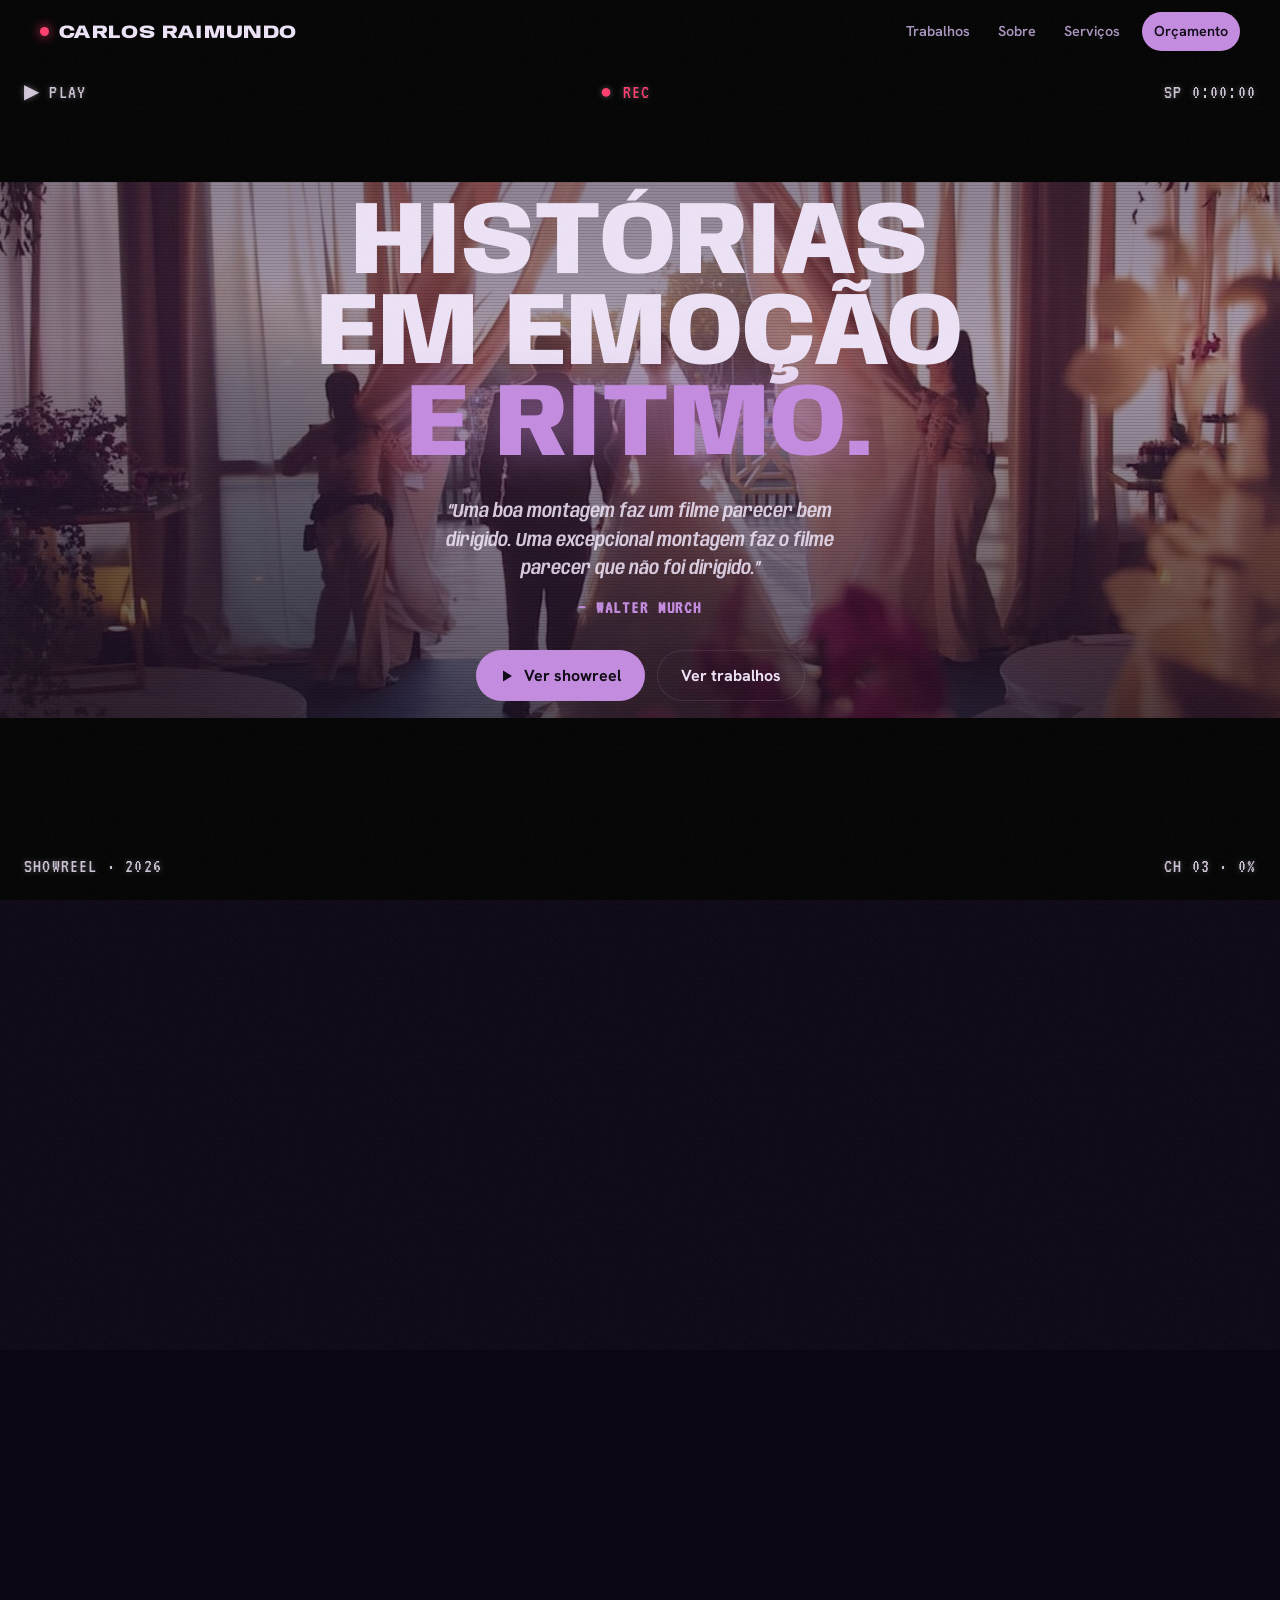
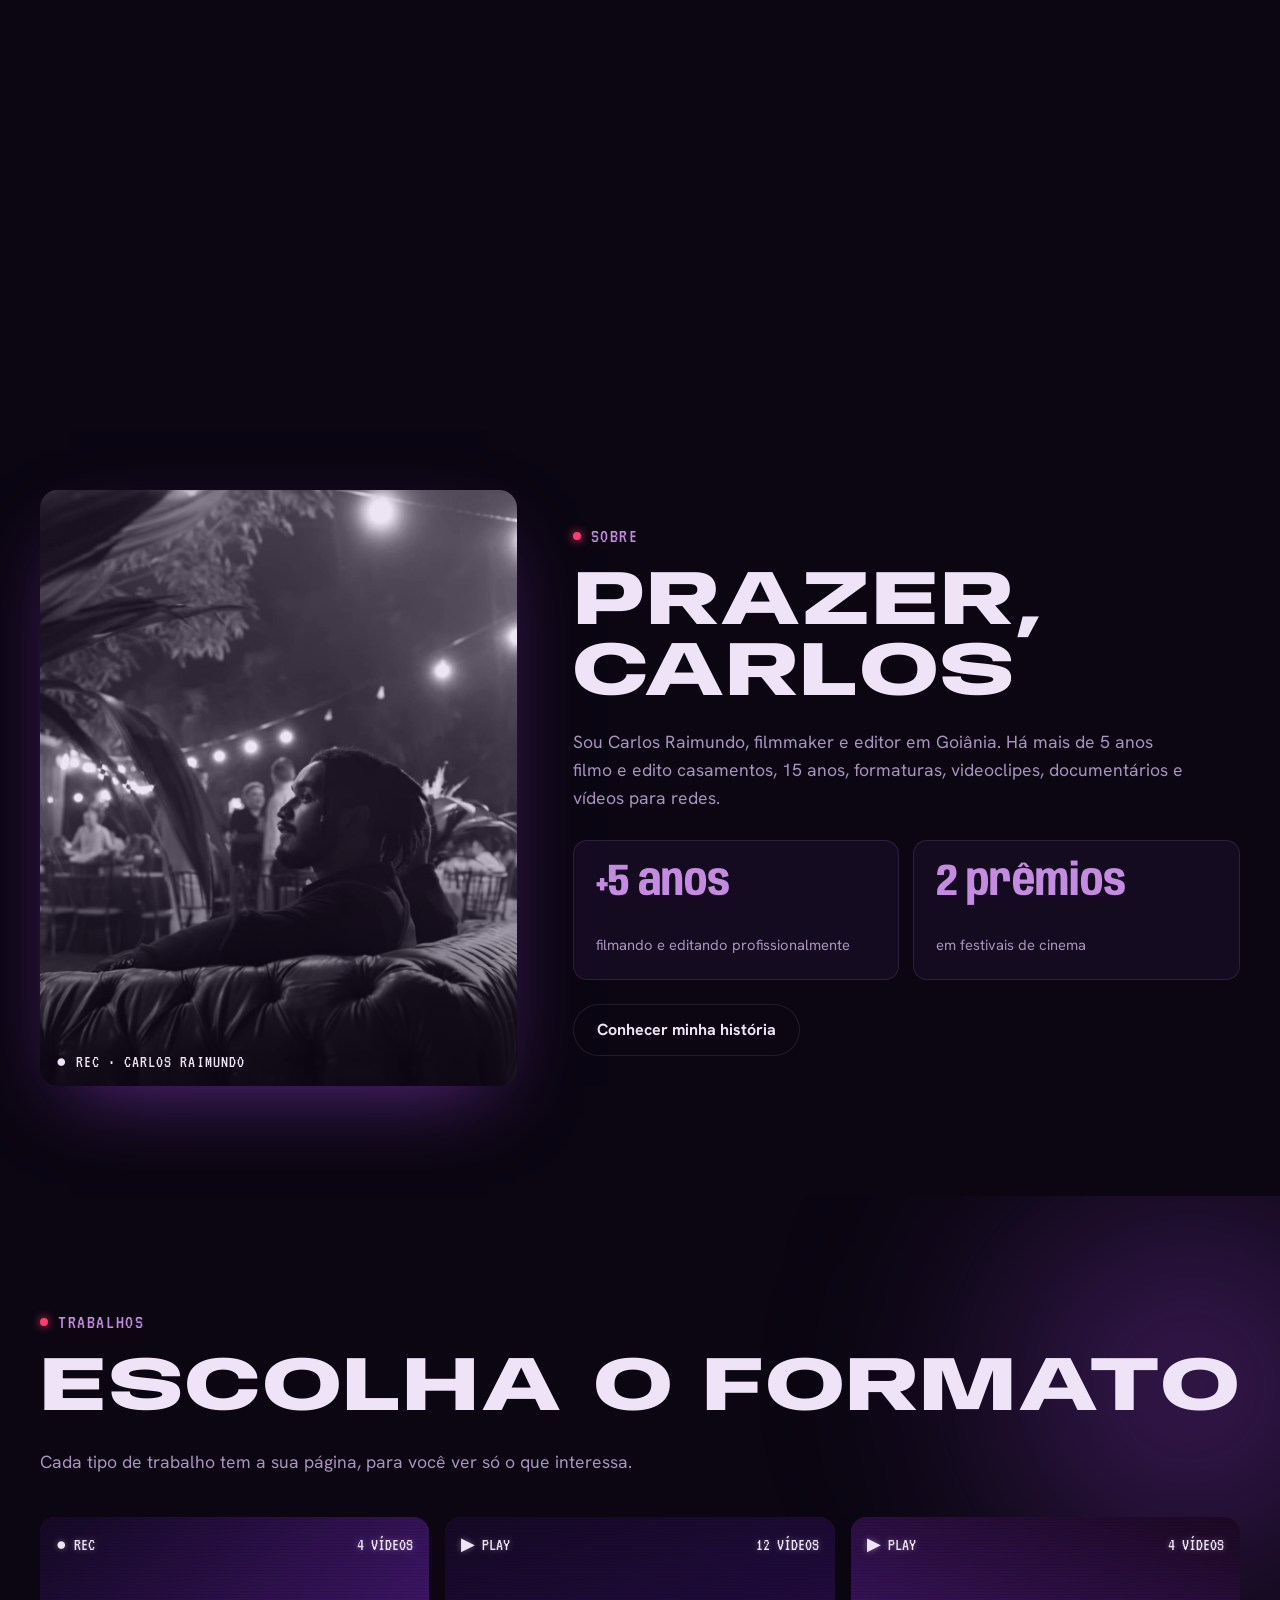
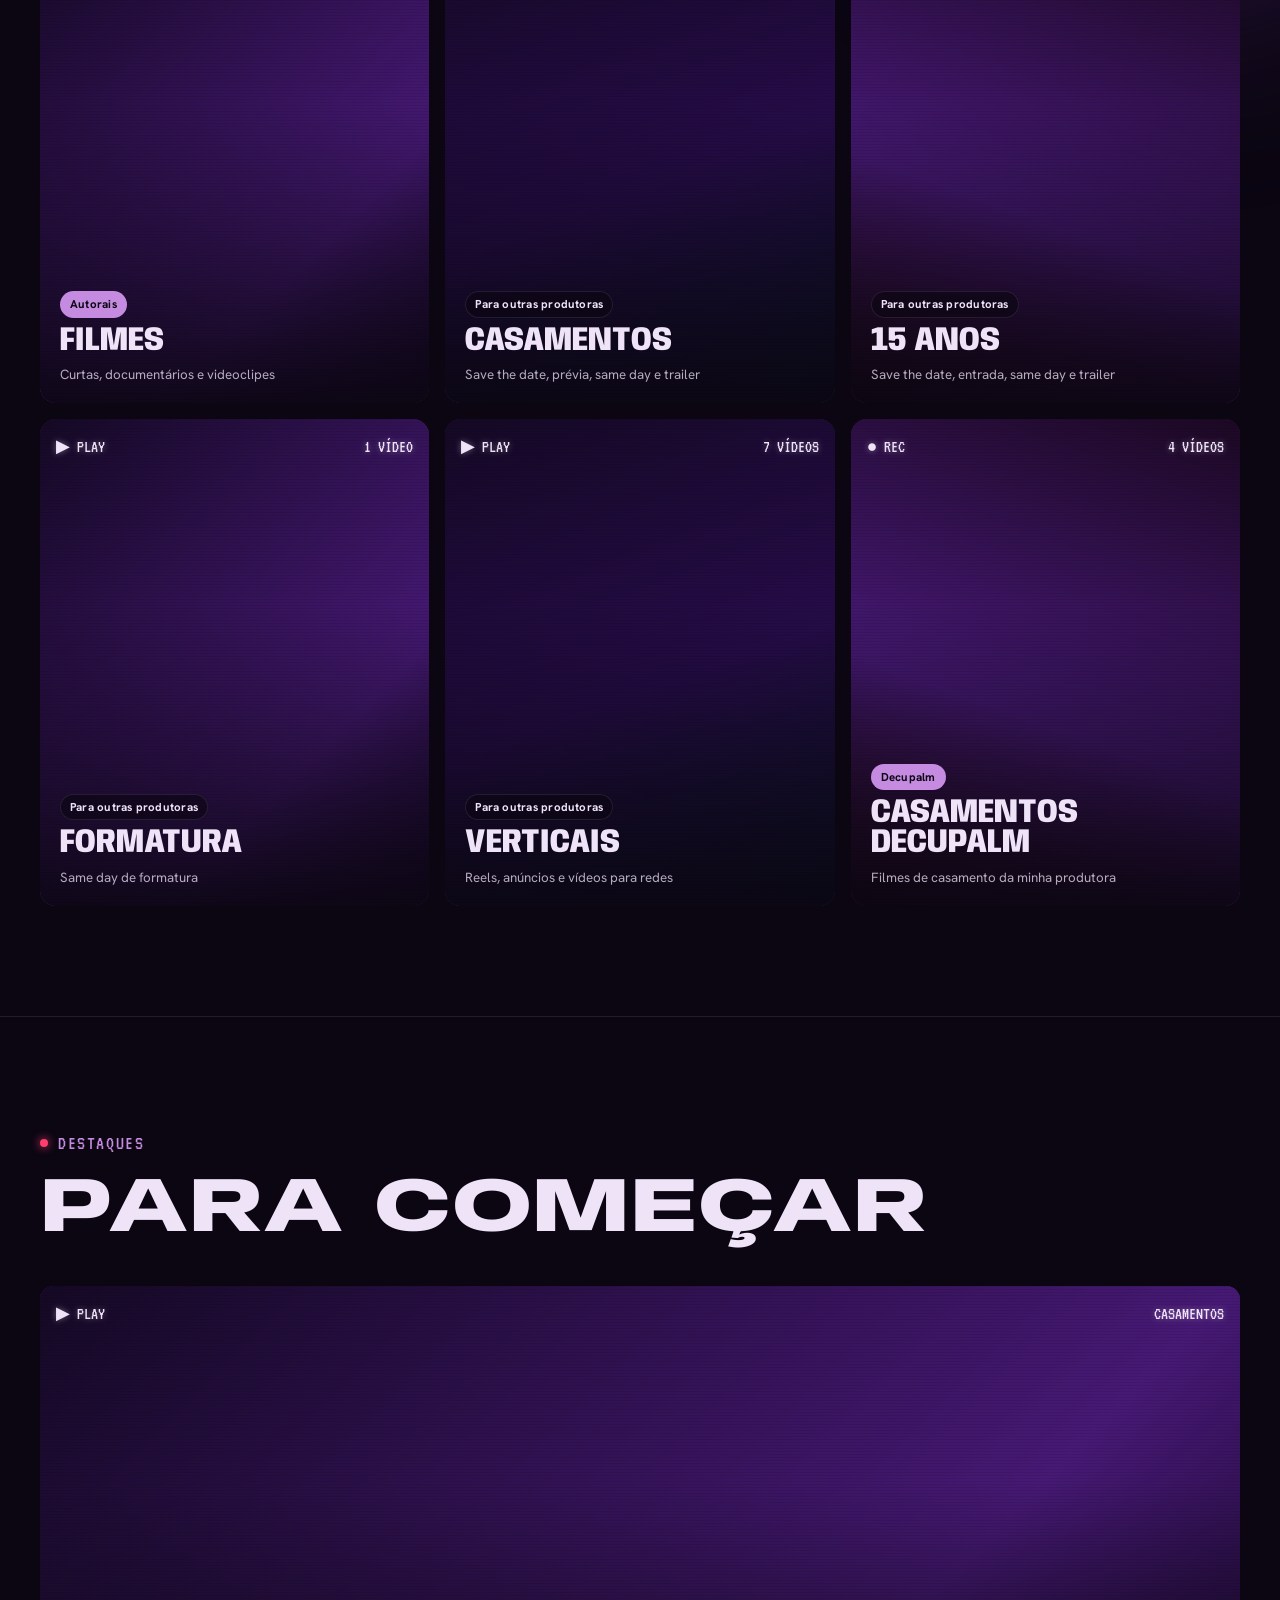
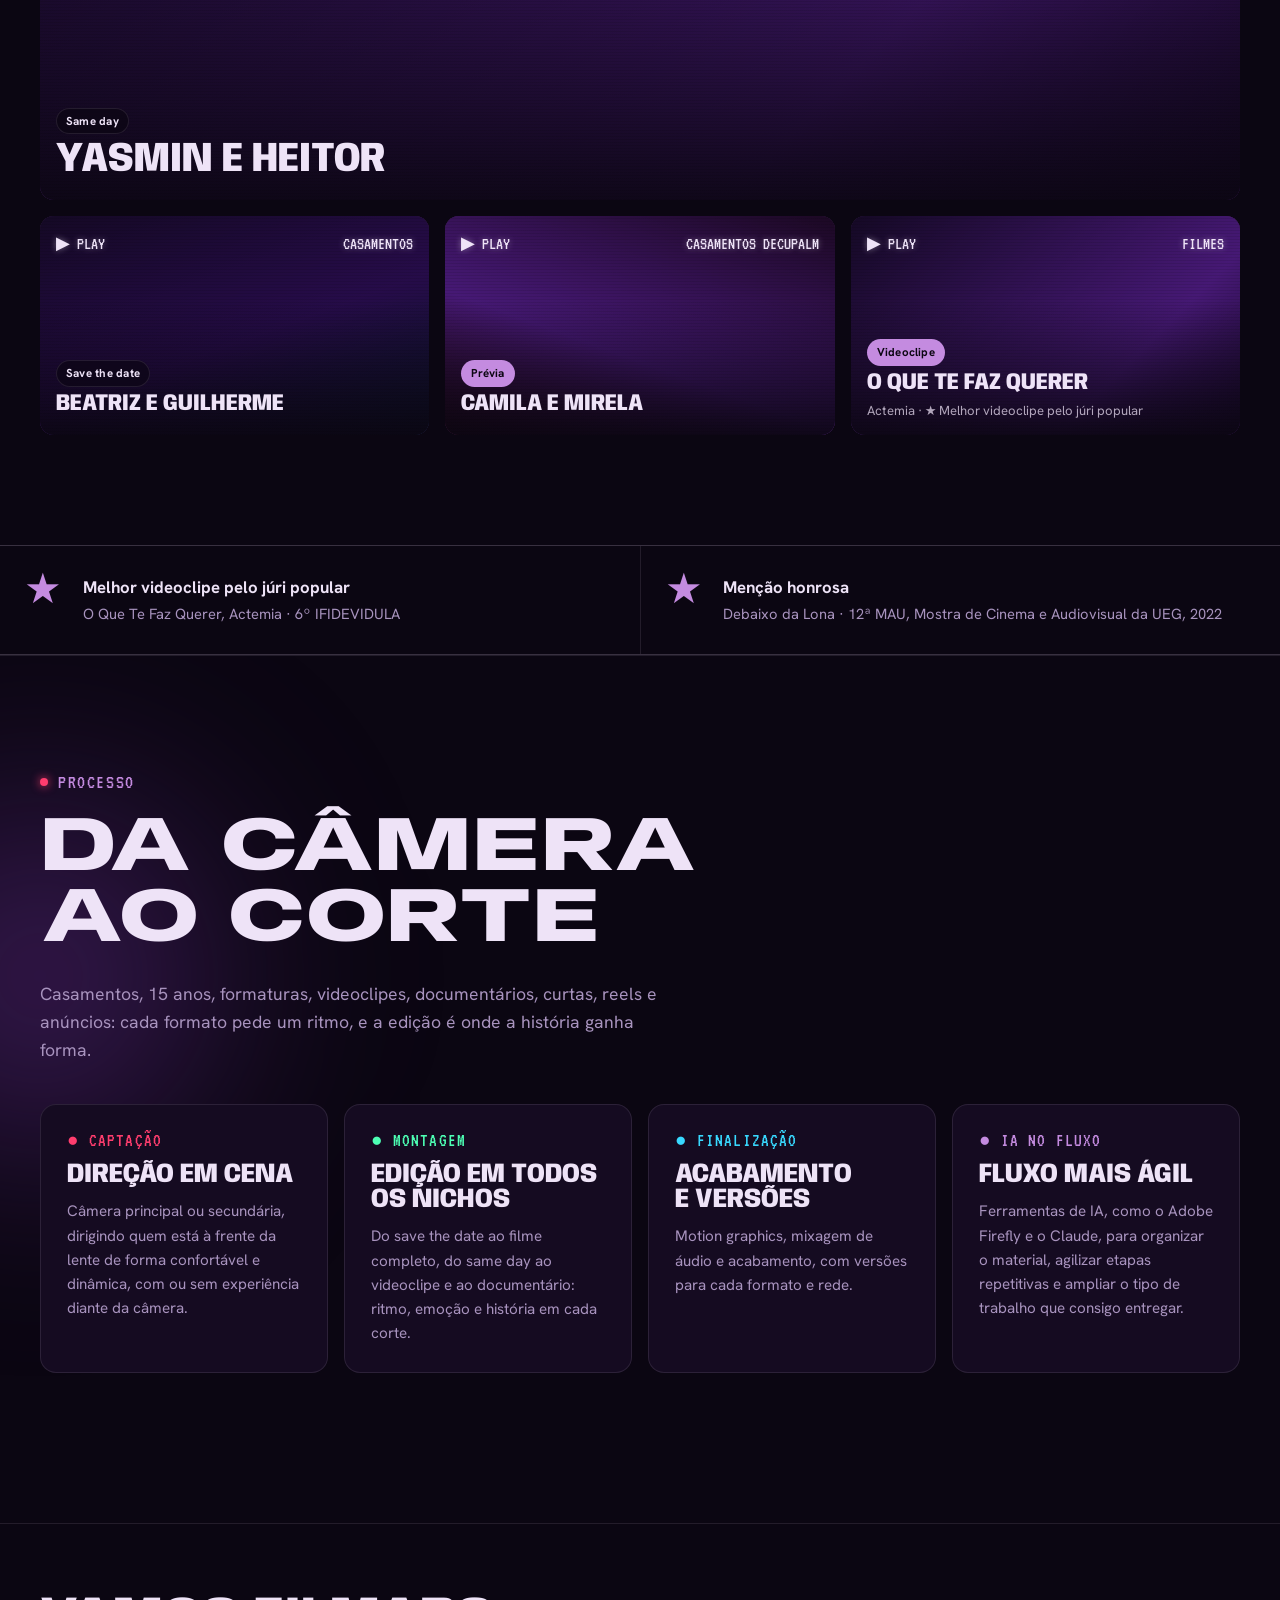
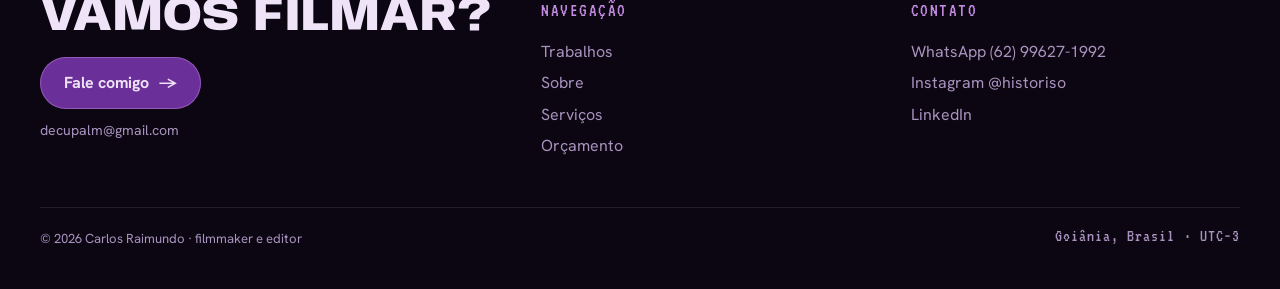
==== index.html @ c743f553 "Orçamento: envio pelo EmailJS com e-mail no design do site; FormSubmit como reserva Co-Authored-By: " ====
<!DOCTYPE html>
<html lang="pt-BR">
<head>
<meta charset="utf-8">
<meta name="viewport" content="width=device-width, initial-scale=1">
<title>Carlos Raimundo · Filmmaker e editor em Goiânia</title>
<meta name="description" content="Filmmaker e editor em Goiânia. Mais de 5 anos filmando e editando casamentos, 15 anos, formaturas, videoclipes, documentários, reels e anúncios.">
<meta property="og:title" content="Carlos Raimundo · Filmmaker e editor em Goiânia">
<meta property="og:description" content="Filmmaker e editor em Goiânia. Mais de 5 anos filmando e editando casamentos, 15 anos, formaturas, videoclipes, documentários, reels e anúncios.">
<meta property="og:type" content="website">
<meta property="og:image" content="https://historiso.github.io/assets/img/og.jpg">
<meta name="theme-color" content="#0B0612">
<link rel="icon" href="assets/img/favicon.png">
<link rel="preconnect" href="https://fonts.googleapis.com">
<link rel="preconnect" href="https://fonts.gstatic.com" crossorigin>
<link href="https://fonts.googleapis.com/css2?family=Anybody:wdth,wght@50..150,300..900&family=Hanken+Grotesk:wght@400;500;600;700&family=VT323&display=swap" rel="stylesheet">
<link rel="stylesheet" href="assets/css/site.css?v=5f4e4568">
</head>
<body>
<a class="skip" href="#conteudo">Pular para o conteúdo</a>
<header class="nav"><div class="wrap">
  <a class="brand" href="index.html" aria-label="Carlos Raimundo, início"><i aria-hidden="true"></i>Carlos Raimundo</a>
  <button class="menu-btn" aria-label="Abrir menu" aria-expanded="false"><span></span></button>
  <nav class="links" aria-label="Principal"><a href="trabalhos.html">Trabalhos</a><a href="sobre.html">Sobre</a><a href="servicos.html">Serviços</a><a class="cta" href="orcamento.html">Orçamento</a></nav>
</div></header>
<main id="conteudo">

<div class="hero-wrap">
  <section class="hero" aria-label="Apresentação">
    <div class="bg"></div><span class="scan"></span>
    <div class="bar t"></div><div class="bar b"></div>
    <div class="hud t"><span>▶ PLAY</span><span class="rec hide-sm">REC</span><span data-tc>SP 0:00:00</span></div>
    <div class="hero-copy">
      <h1><span class="line glitch" data-text="Histórias">Histórias</span><span class="line glitch" data-text="em emoção">em emoção</span><span class="line acc glitch" data-text="e ritmo.">e ritmo.</span></h1>
      <blockquote class="hero-quote">“Uma boa montagem faz um filme parecer bem dirigido. Uma excepcional montagem faz o filme parecer que não foi dirigido.”<footer>— WALTER MURCH</footer></blockquote>
      <div class="actions"><button class="btn" type="button" data-reel-open><svg viewBox="0 0 14 14" width="14" height="14" aria-hidden="true"><path d="M3 1.5v11l9-5.5z" fill="currentColor"/></svg>Ver showreel</button><a class="btn ghost" href="trabalhos.html">Ver trabalhos</a></div>
    </div>
    <div class="hud b"><span class="hide-sm">SHOWREEL · 2026</span><span data-pct>CH 03 · 0%</span></div>
  </section>
</div>

<section class="sec bio-sec" aria-label="Sobre mim">
  <div class="wrap bio">
    <figure class="bio-photo" data-reveal><img src="assets/img/carlos.jpg" alt="Carlos Raimundo, sentado num sofá de couro durante uma festa à noite, em preto e branco" loading="lazy" decoding="async" width="1000" height="1268"><figcaption class="osd">● REC · CARLOS RAIMUNDO</figcaption></figure>
    <div class="bio-text">
      <p class="eyebrow">Sobre</p>
      <h2 data-stretch><span class="glitch" data-text="Prazer, Carlos">Prazer, Carlos</span></h2>
      <p class="lede">Sou Carlos Raimundo, filmmaker e editor em Goiânia. Há mais de 5 anos filmo e edito casamentos, 15 anos, formaturas, videoclipes, documentários e vídeos para redes.</p>
      <div class="stats" data-reveal>
        <div class="stat"><b>+5 anos</b><span>filmando e editando profissionalmente</span></div>
        <div class="stat"><b>2 prêmios</b><span>em festivais de cinema</span></div>
      </div>
      <p style="margin-top:24px"><a class="btn ghost" href="sobre.html">Conhecer minha história</a></p>
    </div>
  </div>
</section>

<section class="sec">
  <div class="glow" style="width:620px;height:620px;right:-220px;top:-120px"></div>
  <div class="wrap" style="position:relative">
    <div class="head"><div><p class="eyebrow">Trabalhos</p><h2 data-stretch><span class="glitch" data-text="Escolha o formato">Escolha o formato</span></h2></div>
      <p class="lede" style="margin:0">Cada tipo de trabalho tem a sua página, para você ver só o que interessa.</p></div>
    <div class="cats" data-cats="" data-reveal></div>
  </div>
</section>

<section class="sec line">
  <div class="wrap">
    <div class="head"><div><p class="eyebrow">Destaques</p><h2 data-stretch><span class="glitch" data-text="Para começar">Para começar</span></h2></div></div>
    <div class="feature" data-featured data-reveal></div>
  </div>
</section>

<section class="awards" aria-label="Prêmios" data-reveal>
  <div class="award"><span class="osd">★</span><div><b>Melhor videoclipe pelo júri popular</b><span>O Que Te Faz Querer, Actemia · 6º IFIDEVIDULA</span></div></div>
  <div class="award"><span class="osd">★</span><div><b>Menção honrosa</b><span>Debaixo da Lona · 12ª MAU, Mostra de Cinema e Audiovisual da UEG, 2022</span></div></div>
</section>

<section class="sec line" id="processo">
  <div class="glow" style="width:560px;height:560px;left:-240px;top:40px"></div>
  <div class="wrap" style="position:relative">
    <div class="head"><div><p class="eyebrow">Processo</p><h2 data-stretch><span class="glitch" data-text="Da câmera ao corte">Da câmera ao corte</span></h2></div>
      <p class="lede" style="margin:0">Casamentos, 15 anos, formaturas, videoclipes, documentários, curtas, reels e anúncios: cada formato pede um ritmo, e a edição é onde a história ganha forma.</p></div>
    <div class="ai-grid four" data-reveal>
      <article class="ai"><span class="osd r">● CAPTAÇÃO</span><h3>Direção em cena</h3><p>Câmera principal ou secundária, dirigindo quem está à frente da lente de forma confortável e dinâmica, com ou sem experiência diante da câmera.</p></article>
      <article class="ai"><span class="osd g">● MONTAGEM</span><h3>Edição em todos os nichos</h3><p>Do save the date ao filme completo, do same day ao videoclipe e ao documentário: ritmo, emoção e história em cada corte.</p></article>
      <article class="ai"><span class="osd b">● FINALIZAÇÃO</span><h3>Acabamento e versões</h3><p>Motion graphics, mixagem de áudio e acabamento, com versões para cada formato e rede.</p></article>
      <article class="ai"><span class="osd o">● IA NO FLUXO</span><h3>Fluxo mais ágil</h3><p>Ferramentas de IA, como o Adobe Firefly e o Claude, para organizar o material, agilizar etapas repetitivas e ampliar o tipo de trabalho que consigo entregar.</p></article>
    </div>
  </div>
</section>

</main>
<footer class="site"><div class="wrap">
  <div class="foot">
    <div><p class="big">Vamos filmar?</p><p style="margin-top:18px"><a class="btn foot-cta" href="mailto:decupalm@gmail.com">Fale comigo <span aria-hidden="true">→</span></a></p><p class="foot-mail">decupalm@gmail.com</p></div>
    <div><h4>NAVEGAÇÃO</h4><ul><li><a href="trabalhos.html">Trabalhos</a></li><li><a href="sobre.html">Sobre</a></li><li><a href="servicos.html">Serviços</a></li><li><a href="orcamento.html">Orçamento</a></li></ul></div>
    <div><h4>CONTATO</h4><ul>
      <li><a href="https://wa.me/5562996271992" target="_blank" rel="noopener">WhatsApp (62) 99627-1992</a></li>
      <li><a href="https://www.instagram.com/historiso/" target="_blank" rel="noopener">Instagram @historiso</a></li>
      <li><a href="https://www.linkedin.com/in/carlos-raimundo-b557141a5/" target="_blank" rel="noopener">LinkedIn</a></li>
    </ul></div>
  </div>
  <div class="foot-bottom"><span>© 2026 Carlos Raimundo · filmmaker e editor</span><span class="osd" style="font-size:1.1rem">Goiânia, Brasil · UTC−3</span></div>
</div></footer>
<div class="reel" id="reel" role="dialog" aria-modal="true" aria-label="Showreel" hidden>
  <video muted playsinline loop preload="none"></video>
  <button class="reel-close" type="button" aria-label="Fechar">×</button>
</div>
<div class="modal" id="player" role="dialog" aria-modal="true" aria-label="Player">
  <button class="close" aria-label="Fechar">×</button>
  <div class="modal-box"><div class="player"></div><div class="modal-body"></div></div>
</div>
<script src="assets/js/data.js?v=e795b09f"></script>
<script src="assets/js/site.js?v=1291418c"></script>
</body>
</html>
---- assets/css/site.css ----
/* Carlos Raimundo · portfólio v1
   Paleta pessoal: noite roxa; Orquídea comanda; canais R, G e B só em detalhes e glitches. */
:root{
  --void:#0B0612; --night:#150B21; --plum:#1F1030;
  --lav:#EEE3F7; --mist:#A893BE;
  --orchid:#C48BE0; --violet:#6B2F99;
  --ch-r:#FF3D6E; --ch-g:#4DFFB4; --ch-b:#38D9FF;
  --line:rgba(238,227,247,.10);
  --f-display:"Anybody","Arial Narrow",sans-serif;
  --f-body:"Hanken Grotesk","Segoe UI",system-ui,sans-serif;
  --f-osd:"VT323",ui-monospace,monospace;
  --ease:cubic-bezier(.33,1,.68,1);
  --nav-h:64px;
  color-scheme:dark;
}
*{box-sizing:border-box}
html{scroll-behavior:smooth;scroll-padding-top:calc(var(--nav-h) + 16px)}
body{margin:0;background:var(--void);color:var(--lav);font-family:var(--f-body);font-size:16px;line-height:1.6;-webkit-font-smoothing:antialiased}
img{max-width:100%;display:block}
a{color:inherit}
button{font:inherit;color:inherit}
p{margin:0}
h1,h2,h3{font-family:var(--f-display);font-weight:800;line-height:.92;margin:0;text-transform:uppercase;text-wrap:balance}
h2{font-size:clamp(2.4rem,6vw,4.8rem)}
:focus-visible{outline:2px solid var(--ch-b);outline-offset:3px;border-radius:6px}
::selection{background:var(--orchid);color:var(--void)}
::-webkit-scrollbar{width:10px}
::-webkit-scrollbar-track{background:var(--void)}
::-webkit-scrollbar-thumb{background:var(--violet);border-radius:5px}
.wrap{width:min(1200px,100% - 40px);margin-inline:auto}
.osd{font-family:var(--f-osd);letter-spacing:.06em;line-height:1}
.muted{color:var(--mist)}
.skip{position:absolute;left:-999px;top:8px;background:var(--orchid);color:var(--void);padding:8px 14px;border-radius:8px;z-index:999}
.skip:focus{left:8px}

/* textura global: grão */
body::before{content:"";position:fixed;inset:-50%;pointer-events:none;z-index:300;opacity:.07;
  background-image:url("data:image/svg+xml,%3Csvg xmlns='http://www.w3.org/2000/svg' width='160' height='160'%3E%3Cfilter id='n'%3E%3CfeTurbulence type='fractalNoise' baseFrequency='.9' numOctaves='2' stitchTiles='stitch'/%3E%3C/filter%3E%3Crect width='100%25' height='100%25' filter='url(%23n)'/%3E%3C/svg%3E");
  animation:grain 1s steps(6) infinite}
@keyframes grain{0%{transform:translate(0,0)}20%{transform:translate(-3%,2%)}40%{transform:translate(2%,-3%)}60%{transform:translate(-2%,-1%)}80%{transform:translate(3%,3%)}100%{transform:translate(0,0)}}
.glow{position:absolute;pointer-events:none;border-radius:50%;filter:blur(90px);background:radial-gradient(circle,rgba(107,47,153,.6) 0%,transparent 65%);z-index:0}
.scan{position:absolute;inset:0;pointer-events:none;background:repeating-linear-gradient(0deg,rgba(0,0,0,.26) 0 1px,transparent 1px 3px);opacity:.5}

/* glitch RGB: o texto real fica intacto, as cópias são decorativas */
.glitch{position:relative;display:inline-block}
.glitch::before,.glitch::after{content:attr(data-text);position:absolute;inset:0;pointer-events:none;opacity:0;mix-blend-mode:screen}
.glitch::before{color:var(--ch-r)}
.glitch::after{color:var(--ch-b)}
.glitch.on{animation:glSlice .32s steps(3) 1}
.glitch.on::before{animation:glR .32s steps(2) 1;opacity:.9}
.glitch.on::after{animation:glB .32s steps(2) 1;opacity:.9}
@keyframes glR{0%{transform:translate(-4px,0);clip-path:inset(10% 0 55% 0)}33%{transform:translate(3px,1px);clip-path:inset(60% 0 8% 0)}66%{transform:translate(-2px,-1px);clip-path:inset(30% 0 40% 0)}100%{transform:none;clip-path:inset(0 0 100% 0)}}
@keyframes glB{0%{transform:translate(4px,0);clip-path:inset(50% 0 20% 0)}33%{transform:translate(-3px,-1px);clip-path:inset(5% 0 70% 0)}66%{transform:translate(2px,1px);clip-path:inset(70% 0 5% 0)}100%{transform:none;clip-path:inset(100% 0 0 0)}}
@keyframes glSlice{0%{transform:skewX(-6deg)}50%{transform:skewX(3deg) translateX(2px)}100%{transform:none}}
.track{position:absolute;left:-5%;right:-5%;height:22%;top:-25%;pointer-events:none;opacity:0;z-index:3;
  background:linear-gradient(180deg,transparent,rgba(238,227,247,.35) 30%,rgba(56,217,255,.25) 50%,rgba(255,61,110,.25) 65%,transparent);mix-blend-mode:screen;filter:blur(1px)}
.track.go{animation:track .42s linear 1}
@keyframes track{0%{top:-25%;opacity:1;transform:skewX(-8deg)}100%{top:110%;opacity:1;transform:skewX(4deg)}}

/* nav */
.nav{position:fixed;top:0;left:0;right:0;z-index:100;height:var(--nav-h);display:flex;align-items:center;transition:background .3s,border-color .3s,backdrop-filter .3s;border-bottom:1px solid transparent}
.nav.solid{background:rgba(11,6,18,.72);backdrop-filter:saturate(180%) blur(20px);-webkit-backdrop-filter:saturate(180%) blur(20px);border-color:var(--line)}
.nav .wrap{display:flex;align-items:center;justify-content:space-between;gap:20px}
.brand{display:flex;align-items:center;gap:10px;text-decoration:none;font-family:var(--f-display);font-weight:800;font-size:1.15rem;text-transform:uppercase;font-variation-settings:"wdth" 125;letter-spacing:.02em;white-space:nowrap}
.brand i{width:9px;height:9px;border-radius:50%;background:var(--ch-r);box-shadow:0 0 12px var(--ch-r);animation:blink 1.6s ease-in-out infinite}
@keyframes blink{50%{opacity:.3}}
.links{display:flex;gap:4px;align-items:center}
.links a{text-decoration:none;font-size:.9rem;font-weight:600;color:var(--mist);padding:8px 12px;border-radius:999px;transition:color .25s,background .25s}
.links a:hover{color:var(--lav)}
.links a[aria-current="page"]{color:var(--lav);background:rgba(238,227,247,.08)}
.links a.cta{background:var(--orchid);color:var(--void);margin-left:6px}
.links a.cta:hover{box-shadow:0 0 24px -4px var(--orchid)}
.menu-btn{all:unset;display:none;cursor:pointer;width:40px;height:40px;place-items:center;border-radius:10px}
.menu-btn span{display:block;width:20px;height:2px;background:var(--lav);box-shadow:0 6px 0 var(--lav),0 -6px 0 var(--lav)}
@media(max-width:860px){
  .menu-btn{display:grid}
  .links{position:fixed;top:var(--nav-h);left:0;right:0;flex-direction:column;align-items:stretch;padding:16px 20px 24px;background:rgba(11,6,18,.96);backdrop-filter:blur(20px);border-bottom:1px solid var(--line);transform:translateY(-120%);transition:transform .45s var(--ease)}
  .links.open{transform:none}
  .links a{padding:12px 14px;font-size:1.05rem}
  .links a.cta{margin:8px 0 0;text-align:center}
}

/* botões */
.btn{display:inline-flex;align-items:center;gap:10px;text-decoration:none;padding:13px 24px;border-radius:999px;background:var(--orchid);color:var(--void);font-weight:700;border:0;cursor:pointer;transition:transform .3s var(--ease),box-shadow .3s}
.btn:hover{transform:translateY(-2px);box-shadow:0 0 32px -6px var(--orchid)}
.btn.ghost{background:transparent;color:var(--lav);box-shadow:inset 0 0 0 1px var(--line)}
.btn.ghost:hover{box-shadow:inset 0 0 0 1px var(--orchid),0 0 24px -8px var(--orchid)}

/* hero com tarjas */
.hero-wrap{height:220vh;position:relative}
.hero{position:sticky;top:0;height:100vh;min-height:560px;overflow:hidden;display:grid;place-items:center}
.hero .bg{position:absolute;inset:0;transform-origin:50% 55%;background:radial-gradient(80% 70% at 70% 30%,rgba(107,47,153,.55),transparent 70%),var(--void)}
.hero .bg iframe{position:absolute;top:50%;left:50%;width:100vw;height:56.25vw;min-height:100%;min-width:177.78vh;transform:translate(-50%,-50%);border:0;pointer-events:none;opacity:0;transition:opacity 1.2s ease}
.hero .bg iframe.ready{opacity:.55}
.hero .bg.has-poster{background-size:cover;background-position:center}
.hero .bg video{position:absolute;inset:0;width:100%;height:100%;object-fit:cover;opacity:0;transition:opacity 1.2s ease}
.hero .bg video.ready{opacity:1}
.hero .bg::after{content:"";position:absolute;inset:0;background:linear-gradient(to bottom,rgba(11,6,18,.55),rgba(11,6,18,.25) 40%,rgba(11,6,18,.9)),rgba(107,47,153,.25);mix-blend-mode:normal}
.hero .scan{z-index:1}
.bar{position:absolute;left:0;right:0;background:#000;z-index:3}
.bar.t{top:0}.bar.b{bottom:0}
.hero-copy{position:relative;z-index:4;text-align:center;padding:0 20px;display:flex;flex-direction:column;align-items:center}
.hero-copy .line{display:block;font-family:var(--f-display);font-weight:800;text-transform:uppercase;font-size:clamp(2.8rem,min(8.5vw,11.5vh),7.2rem);line-height:.88;will-change:translate,transform,font-variation-settings}
.hero-copy .acc{color:var(--orchid);text-shadow:0 0 40px rgba(196,139,224,.55)}
.hero-copy p{max-width:52ch;margin:26px auto 0;color:rgba(238,227,247,.85);font-size:1.08rem}
.hero-copy .actions{display:flex;gap:12px;flex-wrap:wrap;justify-content:center;margin-top:28px}
.hud{position:absolute;z-index:5;left:24px;right:24px;display:flex;justify-content:space-between;gap:12px;font-family:var(--f-osd);font-size:1.25rem;letter-spacing:.06em;color:rgba(238,227,247,.85);text-shadow:0 0 6px rgba(238,227,247,.35)}
.hud.t{top:calc(var(--nav-h) + 12px)}.hud.b{bottom:18px}
.hud .rec{color:var(--ch-r)}
.hud .rec::before{content:"● ";animation:blink 1.2s steps(2) infinite}
@media(max-width:600px){.hud{font-size:1rem}.hud .hide-sm{display:none}.hero-wrap{height:170vh}}

/* seções */
.sec{padding:110px 0;position:relative;overflow:clip}
.sec.line{border-top:1px solid var(--line)}
.eyebrow{display:flex;gap:10px;align-items:center;color:var(--orchid);font-family:var(--f-osd);font-size:1.25rem;letter-spacing:.08em;margin-bottom:16px;text-transform:uppercase}
.eyebrow::before{content:"";width:8px;height:8px;border-radius:50%;background:var(--ch-r);box-shadow:0 0 10px var(--ch-r)}
.lede{max-width:62ch;color:var(--mist);font-size:1.1rem;margin-top:18px}
.head{display:flex;justify-content:space-between;align-items:end;gap:24px;flex-wrap:wrap;margin-bottom:40px}
.page-top{padding:calc(var(--nav-h) + 80px) 0 40px;position:relative;overflow:clip}
.page-top h1{font-size:clamp(3rem,9vw,7rem);font-variation-settings:"wdth" 80}
.page-top h1 .acc{color:var(--orchid)}
.crumbs{font-family:var(--f-osd);font-size:1.15rem;color:var(--mist);margin-bottom:18px;letter-spacing:.06em}
.crumbs a{text-decoration:none;color:var(--orchid)}

/* prêmios */
.awards{display:grid;grid-template-columns:repeat(auto-fit,minmax(300px,1fr));gap:1px;background:var(--line);border-block:1px solid var(--line)}
.award{background:var(--void);padding:28px 24px;display:flex;gap:18px;align-items:flex-start}
.award .osd{font-size:2.6rem;color:var(--orchid);line-height:.8}
.award b{display:block;font-size:1.05rem}
.award span{color:var(--mist);font-size:.92rem}

/* hub de categorias */
.groups{display:grid;gap:56px}
.group-head{display:flex;justify-content:space-between;align-items:baseline;gap:16px;flex-wrap:wrap;margin-bottom:18px;padding-bottom:12px;border-bottom:1px solid var(--line)}
.group-head h3{font-size:clamp(1.6rem,3vw,2.2rem);font-variation-settings:"wdth" 90}
.group-head p{color:var(--mist);font-size:.95rem;max-width:56ch}
.cats{display:grid;grid-template-columns:repeat(auto-fill,minmax(270px,1fr));gap:16px}
.cat{position:relative;display:block;text-decoration:none;border-radius:16px;overflow:hidden;background:var(--night);aspect-ratio:4/5;isolation:isolate}
.cat.wide{aspect-ratio:16/10}
.cat img,.card img{position:absolute;inset:0;width:100%;height:100%;object-fit:cover;transform:scale(1.06);transition:transform .9s var(--ease),filter .6s}
.cat .tint,.card .tint{position:absolute;inset:0;background:var(--violet);mix-blend-mode:multiply;opacity:.6;transition:opacity .5s var(--ease);z-index:1}
.cat .shade,.card .shade{position:absolute;inset:0;background:linear-gradient(to top,rgba(11,6,18,.92),transparent 62%);z-index:2}
.cat .scan,.card .scan{z-index:2;opacity:.35}
.cat .meta{position:absolute;left:20px;right:20px;bottom:18px;z-index:4;display:flex;flex-direction:column;gap:8px}
.cat .meta b{font-family:var(--f-display);font-weight:800;font-size:2.1rem;line-height:.9;text-transform:uppercase;font-variation-settings:"wdth" 85}
.cat .meta small{color:rgba(238,227,247,.75)}
.cat .osdc,.card .osdc{position:absolute;top:14px;left:16px;right:16px;z-index:4;display:flex;justify-content:space-between;font-family:var(--f-osd);font-size:1.1rem;color:var(--lav);text-shadow:0 0 6px rgba(238,227,247,.4)}
.cat:hover img,.card:hover img{transform:scale(1)}
.cat:hover .tint,.card:hover .tint,.card:focus-visible .tint,.cat:focus-visible .tint{opacity:.1}
.cat:hover,.card:hover{box-shadow:0 22px 60px -22px rgba(196,139,224,.65)}
.fallback{position:absolute;inset:0;background:linear-gradient(135deg,var(--plum),var(--violet) 70%,#2a1140);}
.pill{align-self:flex-start;font-size:.72rem;font-weight:700;padding:4px 10px;border-radius:999px;background:var(--orchid);color:var(--void);letter-spacing:.02em}
.pill.dark{background:rgba(11,6,18,.6);color:var(--lav);box-shadow:inset 0 0 0 1px var(--line);backdrop-filter:blur(8px)}

/* grade de vídeos */
.grid{display:grid;grid-template-columns:repeat(auto-fill,minmax(320px,1fr));gap:16px}
.grid.vertical{grid-template-columns:repeat(auto-fill,minmax(220px,1fr))}
.card{all:unset;cursor:pointer;position:relative;display:block;border-radius:14px;overflow:hidden;background:var(--night);aspect-ratio:16/9;isolation:isolate}
.card.v{aspect-ratio:9/16}
.card .meta{position:absolute;left:16px;right:16px;bottom:14px;z-index:4;display:flex;flex-direction:column;gap:6px}
.card .meta b{font-family:var(--f-display);font-weight:800;font-size:1.45rem;line-height:.95;text-transform:uppercase;font-variation-settings:"wdth" 88}
.card .meta small{color:rgba(238,227,247,.72);font-size:.82rem}
.card .play{position:absolute;z-index:4;top:50%;left:50%;width:58px;height:58px;margin:-29px 0 0 -29px;border-radius:50%;display:grid;place-items:center;background:rgba(11,6,18,.5);backdrop-filter:blur(10px);box-shadow:inset 0 0 0 1px rgba(238,227,247,.25);opacity:0;transform:scale(.85);transition:all .35s var(--ease)}
.card:hover .play,.card:focus-visible .play{opacity:1;transform:none}
.card .play svg{width:18px;height:18px;margin-left:3px}
.note-box{margin-top:28px;padding:16px 18px;border-left:2px solid var(--orchid);background:var(--night);border-radius:0 12px 12px 0;color:var(--mist);font-size:.92rem}

/* destaques */
.feature{display:grid;grid-template-columns:repeat(3,1fr);gap:16px}
.feature .card:first-child{grid-column:1 / -1;aspect-ratio:21/9}
.feature .card:first-child .meta b{font-size:2.6rem}
@media(max-width:820px){.feature{grid-template-columns:1fr}.feature .card:first-child{aspect-ratio:16/9}}

/* IA */
.ai-grid{display:grid;grid-template-columns:repeat(auto-fit,minmax(260px,1fr));gap:16px}
.ai{background:var(--night);border:1px solid var(--line);border-radius:16px;padding:26px;display:flex;flex-direction:column;gap:12px;position:relative;overflow:hidden}
.ai .osd{font-size:1.2rem}
.ai .osd.r{color:var(--ch-r)}.ai .osd.g{color:var(--ch-g)}.ai .osd.b{color:var(--ch-b)}
.ai h3{font-size:1.7rem;font-variation-settings:"wdth" 90}
.ai p{color:var(--mist);font-size:.95rem}

/* sobre */
.about{display:grid;grid-template-columns:1.1fr 1fr;gap:56px;align-items:start}
@media(max-width:860px){.about{grid-template-columns:1fr}}
.about p+p{margin-top:16px}
.about .story p{color:rgba(238,227,247,.86);font-size:1.05rem}
blockquote{margin:0;font-family:var(--f-display);font-weight:600;font-size:clamp(1.5rem,2.8vw,2.2rem);line-height:1.12;font-variation-settings:"wdth" 85}
blockquote footer{font-family:var(--f-osd);font-size:1.3rem;color:var(--orchid);margin-top:14px}
.timeline{list-style:none;margin:32px 0 0;padding:0;border-left:1px solid var(--line)}
.timeline li{position:relative;padding:0 0 22px 24px}
.timeline li::before{content:"";position:absolute;left:-5px;top:7px;width:9px;height:9px;border-radius:50%;background:var(--void);border:2px solid var(--orchid)}
.timeline li:last-child::before{background:var(--ch-g);border-color:var(--ch-g);box-shadow:0 0 10px var(--ch-g)}
.timeline .osd{color:var(--orchid);display:block;font-size:1.15rem;margin-bottom:2px}
.skills{display:grid;grid-template-columns:repeat(auto-fit,minmax(220px,1fr));gap:12px;margin-top:28px}
.skill{background:var(--night);border:1px solid var(--line);border-radius:14px;padding:18px}
.skill b{display:block;margin-bottom:4px}
.skill span{color:var(--mist);font-size:.9rem}
.stats{display:grid;grid-template-columns:repeat(auto-fit,minmax(200px,1fr));gap:14px}
.stat{background:var(--night);border:1px solid var(--line);border-radius:14px;padding:22px;min-height:140px;display:flex;flex-direction:column;justify-content:space-between;gap:12px}
.stat b{font-family:var(--f-display);font-size:2.8rem;color:var(--orchid);line-height:.9;font-variation-settings:"wdth" 80}
.stat span{color:var(--mist);font-size:.92rem}

/* decupalm */
.decu{display:grid;grid-template-columns:auto 1fr auto;gap:28px;align-items:center;padding:32px;border:1px solid var(--line);border-radius:20px;background:linear-gradient(120deg,var(--night),rgba(107,47,153,.25))}
.decu img{width:150px;filter:drop-shadow(0 0 22px rgba(107,47,153,.8))}
@media(max-width:760px){.decu{grid-template-columns:1fr;text-align:left}}

/* serviços */
.services{display:grid;gap:16px}
.service{display:grid;grid-template-columns:minmax(220px,1fr) 2fr auto;gap:28px;align-items:start;padding:28px;border:1px solid var(--line);border-radius:18px;background:var(--night);transition:border-color .3s}
.service:hover{border-color:rgba(196,139,224,.45)}
.service h3{font-size:2rem;font-variation-settings:"wdth" 88}
.service p{color:var(--mist)}
.tags{display:flex;flex-wrap:wrap;gap:8px;margin-top:14px}
.tags span{font-size:.8rem;padding:4px 10px;border-radius:999px;border:1px solid var(--line);color:var(--lav)}
@media(max-width:860px){.service{grid-template-columns:1fr}}

/* orçamento */
.quote-grid{display:grid;grid-template-columns:1.5fr 1fr;gap:24px;align-items:start}
@media(max-width:900px){.quote-grid{grid-template-columns:1fr}}
.form{background:var(--night);border:1px solid var(--line);border-radius:18px;padding:28px;display:grid;grid-template-columns:1fr 1fr;gap:16px}
.form .full{grid-column:1/-1}
@media(max-width:600px){.form{grid-template-columns:1fr}}
.field{display:flex;flex-direction:column;gap:6px}
.field label{font-size:.85rem;font-weight:600;color:var(--mist)}
.field input,.field select,.field textarea{width:100%;background:var(--plum);border:1px solid var(--line);border-radius:12px;color:var(--lav);font:inherit;padding:12px 14px;transition:border-color .25s,box-shadow .25s}
.field input:focus,.field select:focus,.field textarea:focus{outline:none;border-color:var(--orchid);box-shadow:0 0 0 3px rgba(196,139,224,.2)}
.field textarea{min-height:140px;resize:vertical}
.form-status{font-size:.92rem;color:var(--mist)}
.form-status.ok{color:var(--ch-g)}
.form-status.err{color:var(--ch-r)}
.contacts{display:grid;gap:12px}
.contact{display:flex;gap:14px;align-items:center;text-decoration:none;padding:18px;border:1px solid var(--line);border-radius:14px;background:var(--night);transition:border-color .3s}
.contact:hover{border-color:var(--orchid)}
.contact .osd{color:var(--orchid);font-size:1.2rem;min-width:84px}
.contact b{display:block;font-size:.98rem;word-break:break-all}
.contact small{color:var(--mist)}

/* modal */
.modal{position:fixed;inset:0;z-index:200;display:none;align-items:center;justify-content:center;padding:20px;background:rgba(11,6,18,.9);backdrop-filter:blur(10px);-webkit-backdrop-filter:blur(10px)}
.modal.open{display:flex}
.modal-box{width:min(1080px,100%);max-height:calc(100% - 10px);overflow:auto;background:var(--night);border:1px solid var(--line);border-radius:18px}
.modal-box.v{width:min(460px,100%)}
.player{position:relative;aspect-ratio:16/9;background:#000}
.modal-box.v .player{aspect-ratio:9/16;max-height:72vh;margin-inline:auto}
.player iframe{position:absolute;inset:0;width:100%;height:100%;border:0;z-index:1}
.player .wait{position:absolute;inset:0;display:grid;place-items:center;text-align:center;padding:20px;color:var(--mist);font-family:var(--f-osd);font-size:1.2rem}
.player .wait a{color:var(--orchid)}
.modal-body{display:flex;justify-content:space-between;align-items:flex-start;gap:20px;flex-wrap:wrap;padding:22px 24px}
.modal-body h3{font-size:2rem;font-variation-settings:"wdth" 88}
.modal-body .credit{color:var(--mist);font-size:.92rem;margin-top:8px}
.modal-body .award-line{color:var(--ch-g);font-size:.92rem;margin-top:6px}
.close{all:unset;cursor:pointer;position:fixed;top:18px;right:18px;z-index:210;width:44px;height:44px;border-radius:50%;display:grid;place-items:center;background:rgba(238,227,247,.1);backdrop-filter:blur(10px);font-size:22px;transition:background .3s}
.close:hover{background:var(--orchid);color:var(--void)}

/* rodapé */
footer.site{border-top:1px solid var(--line);padding:72px 0 40px;margin-top:40px}
.foot{display:grid;grid-template-columns:1.4fr 1fr 1fr;gap:40px}
@media(max-width:820px){.foot{grid-template-columns:1fr}}
.foot h4{margin:0 0 12px;font-family:var(--f-osd);font-size:1.2rem;color:var(--orchid);letter-spacing:.08em;font-weight:400}
.foot ul{list-style:none;margin:0;padding:0;display:grid;gap:6px}
.foot a{text-decoration:none;color:var(--mist)}
.foot a:hover{color:var(--lav)}
.foot .big{font-family:var(--f-display);font-weight:800;font-size:clamp(2rem,4vw,3rem);text-transform:uppercase;line-height:.9;font-variation-settings:"wdth" 110}
.foot-bottom{display:flex;justify-content:space-between;gap:16px;flex-wrap:wrap;margin-top:48px;padding-top:20px;border-top:1px solid var(--line);color:var(--mist);font-size:.82rem}
.foot-decu{display:flex;align-items:center;gap:10px}
.foot-decu img{height:22px;width:auto}

/* troca de página (efeito rebobinar) */
.page-out main,.page-out footer.site{animation:squash .2s cubic-bezier(.65,0,.35,1) forwards}
@keyframes squash{to{transform:scaleY(.01) scaleX(1.06);filter:brightness(3)}}
.page-in main{animation:unsquash .35s var(--ease) both}
@keyframes unsquash{from{transform:scaleY(.02) scaleX(1.06);filter:brightness(3)}to{transform:none;filter:none}}

@media (prefers-reduced-motion: reduce){
  *{animation:none!important;transition:none!important;scroll-behavior:auto!important}
}

/* variação das capas quando a miniatura não carrega */
.card:nth-child(3n+2) .fallback,.cat:nth-child(3n+2) .fallback{background:linear-gradient(160deg,#1F1030,#3a1660 55%,#0e2a3a)}
.card:nth-child(3n) .fallback,.cat:nth-child(3n) .fallback{background:linear-gradient(200deg,#2a0f2e,#6B2F99 60%,#3a0f1f)}

/* Decupalm: bloco à parte na página Trabalhos */
.group-sep{padding-top:40px;border-top:1px dashed var(--line)}

/* rodapé: botão Fale comigo (violeta em repouso, orquídea no hover/foco) */
.foot a.foot-cta{background:var(--violet);color:var(--lav);box-shadow:inset 0 0 0 1px rgba(196,139,224,.45)}
.foot a.foot-cta:hover,.foot a.foot-cta:focus-visible{background:var(--orchid);color:var(--void);box-shadow:0 0 32px -6px var(--orchid)}
.foot a.foot-cta:active{transform:translateY(0)}
.foot-mail{margin-top:10px;color:var(--mist);font-size:.88rem;user-select:all}

/* grades equilibradas (altura definida pelo JS) */
.balanced > .cat,.balanced > .card{aspect-ratio:auto;height:100%}

/* showreel em tela cheia: só o vídeo, sem textura nem texto */
.reel{position:fixed;inset:0;z-index:1000;background:#000;display:grid;place-items:center;opacity:0;transition:opacity .3s ease}
.reel.open{opacity:1}
.reel[hidden]{display:none}
.reel video{width:100%;height:100%;object-fit:contain;cursor:pointer}
.reel-close{position:absolute;top:16px;right:16px;width:46px;height:46px;border-radius:50%;border:0;background:rgba(0,0,0,.55);color:#fff;font-size:1.8rem;line-height:1;cursor:pointer;transition:opacity .4s}
.reel.idle .reel-close{opacity:0}
.reel.idle{cursor:none}

/* Home: citação e mini bio */
.quote-sec{padding:96px 0 40px;text-align:center}
.big-quote{margin:0 auto;max-width:30ch;font-family:var(--f-display);font-weight:700;font-size:clamp(1.6rem,3.6vw,2.8rem);line-height:1.12;font-variation-settings:"wdth" 92;color:var(--lav);text-wrap:balance}
.big-quote footer{margin-top:22px;font-family:var(--f-osd);font-size:1.3rem;font-weight:400;letter-spacing:.1em;color:var(--orchid)}
.bio{display:grid;grid-template-columns:minmax(0,5fr) minmax(0,7fr);gap:56px;align-items:center}
.bio-photo{position:relative;margin:0;border-radius:18px;overflow:hidden;background:var(--night);aspect-ratio:4/5;box-shadow:0 30px 80px -30px rgba(107,47,153,.9)}
.bio-photo img{width:100%;height:100%;object-fit:cover;filter:grayscale(1) contrast(1.05)}
.bio-photo::after{content:"";position:absolute;inset:0;background:linear-gradient(to top,rgba(11,6,18,.75),transparent 45%),rgba(107,47,153,.12);pointer-events:none}
.bio-photo figcaption{position:absolute;left:16px;bottom:14px;z-index:1;font-size:1.1rem;color:var(--lav)}
.bio-text .lede{margin-top:18px}
.bio-text h2{margin-top:6px}
.bio-text .stats{margin-top:28px;grid-template-columns:repeat(2,1fr)}
@media(max-width:820px){.bio{grid-template-columns:minmax(0,1fr);gap:32px}.bio-text h2{font-size:clamp(1.9rem,9vw,3rem)}.bio-photo{max-width:420px;margin-inline:auto;width:100%}.quote-sec{padding:72px 0 24px}}

/* Processo com 4 tópicos: 4 / 2 / 1 colunas, sem sobra */
.ai-grid.four{grid-template-columns:repeat(4,minmax(0,1fr))}
@media(max-width:1100px){.ai-grid.four{grid-template-columns:repeat(2,minmax(0,1fr))}}
@media(max-width:600px){.ai-grid.four{grid-template-columns:minmax(0,1fr)}}
.ai .osd.o{color:var(--orchid)}
/* citação no topo */
.hero-quote{margin:26px auto 0;max-width:46ch;font-size:clamp(1rem,1.6vw,1.2rem);line-height:1.5;color:rgba(238,227,247,.88);font-style:italic}
.hero-quote footer{margin-top:10px;font-family:var(--f-osd);font-style:normal;font-size:1.15rem;letter-spacing:.1em;color:var(--orchid)}

/* nome no menu: centraliza as maiúsculas na altura da barra */
.brand{line-height:1;padding-top:.14em}
.brand i{margin-top:-.14em}

/* título do topo: linhas nunca quebram; o alargamento cabe na tela (measureCaps no site.js) */
.hero-copy .line{white-space:nowrap;width:max-content;margin-inline:auto}

/* Reconhecimento: 2 quadros com a cena do meio do filme em baixa opacidade */
.award-cards{display:grid;grid-template-columns:repeat(2,minmax(0,1fr));gap:16px;margin-top:8px}
@media(max-width:760px){.award-cards{grid-template-columns:minmax(0,1fr)}}
.award-card{all:unset;box-sizing:border-box;cursor:pointer;position:relative;isolation:isolate;overflow:hidden;border-radius:18px;border:1px solid var(--line);background:var(--night);min-height:300px;display:flex;align-items:flex-end;transition:border-color .4s,box-shadow .4s}
.award-card img{position:absolute;inset:0;width:100%;height:100%;object-fit:cover;opacity:.34;filter:saturate(.85);transform:scale(1.04);transition:opacity .6s var(--ease),transform .9s var(--ease);z-index:-2}
.award-card::after{content:"";position:absolute;inset:0;z-index:-1;background:linear-gradient(to top,rgba(11,6,18,.92),rgba(11,6,18,.2) 75%),rgba(107,47,153,.15)}
.award-card:hover,.award-card:focus-visible{border-color:var(--orchid);box-shadow:0 22px 60px -22px rgba(196,139,224,.6)}
.award-card:hover img,.award-card:focus-visible img{opacity:.5;transform:scale(1)}
.award-body{display:flex;flex-direction:column;gap:8px;padding:28px}
.award-body .osd{color:var(--orchid);font-size:1.25rem}
.award-body b{font-family:var(--f-display);font-weight:800;font-size:clamp(1.6rem,2.6vw,2.2rem);line-height:.95;text-transform:uppercase;font-variation-settings:"wdth" 90}
.award-film{color:rgba(238,227,247,.8)}
.award-cta{margin-top:6px;font-size:.88rem;font-weight:600;color:var(--lav);opacity:.85}
/* orçamento: botão depois de enviar */
.btn.is-sent{opacity:.6;cursor:default}
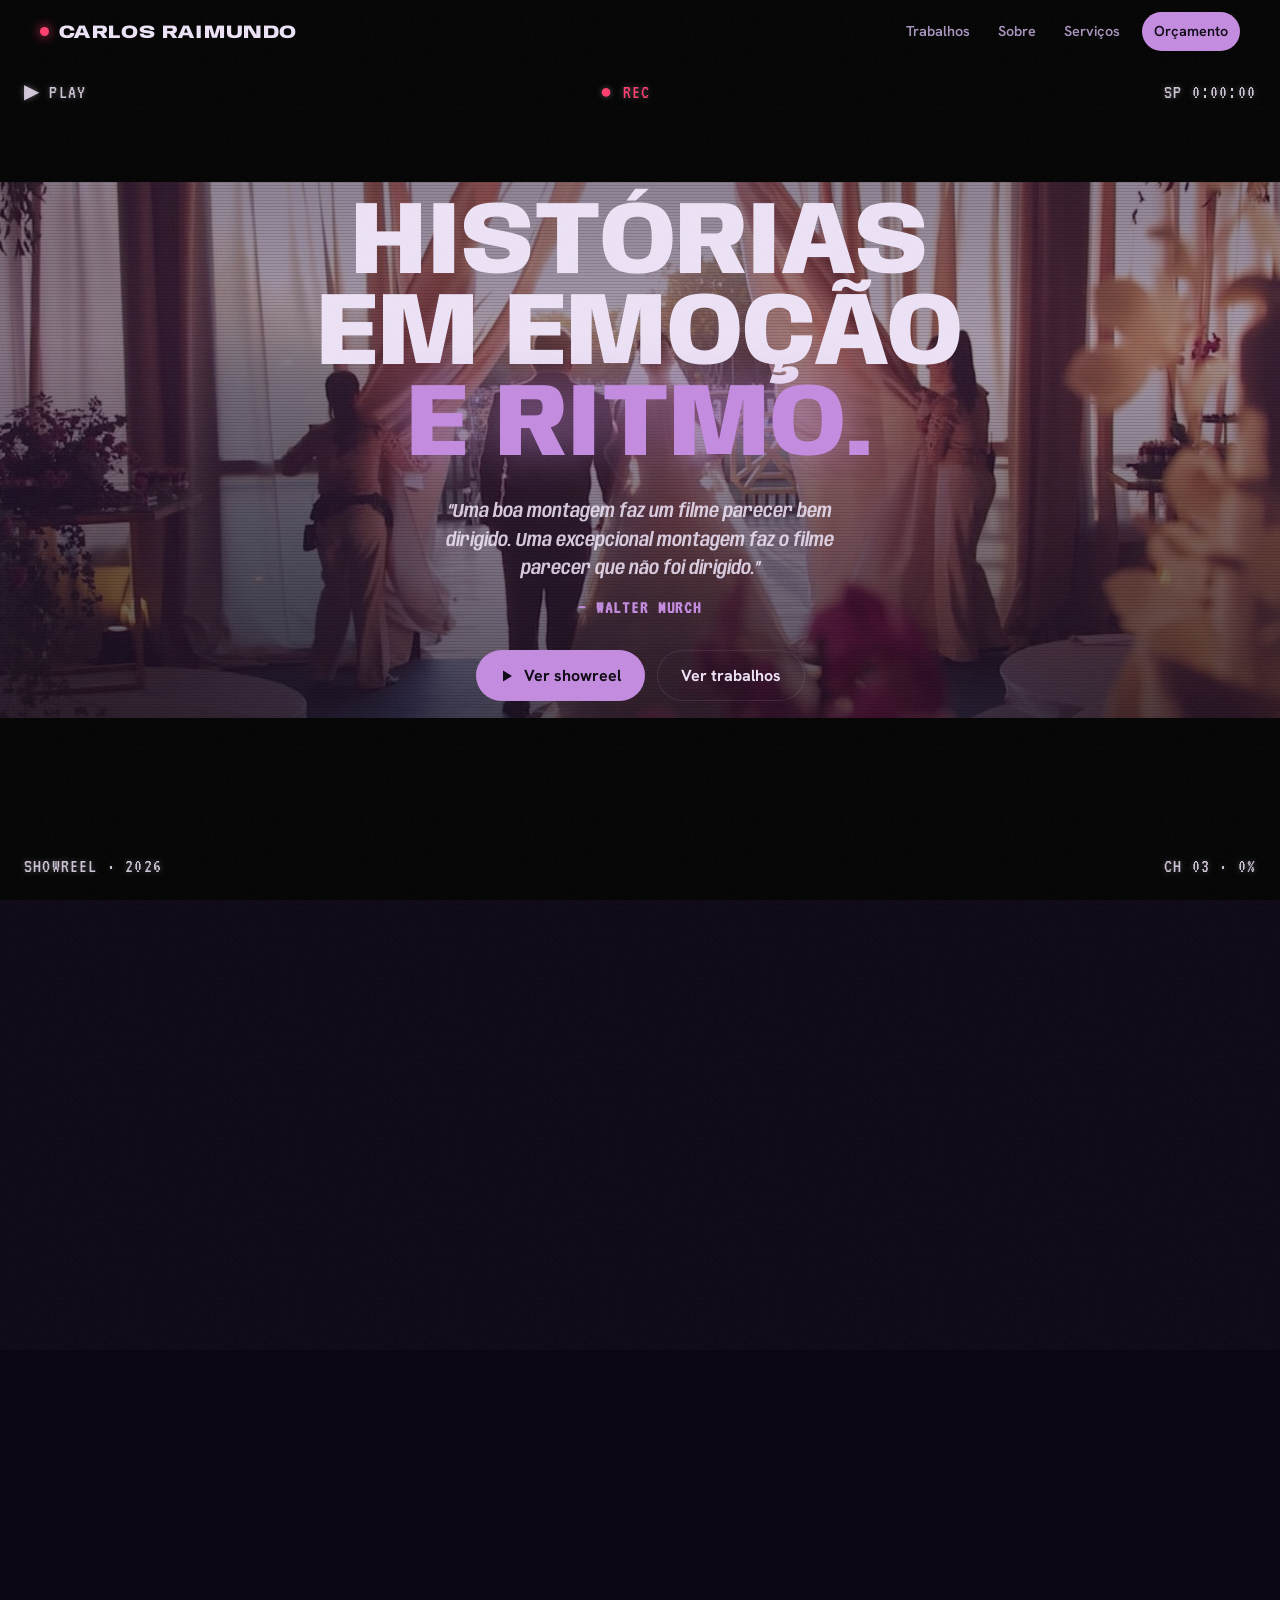
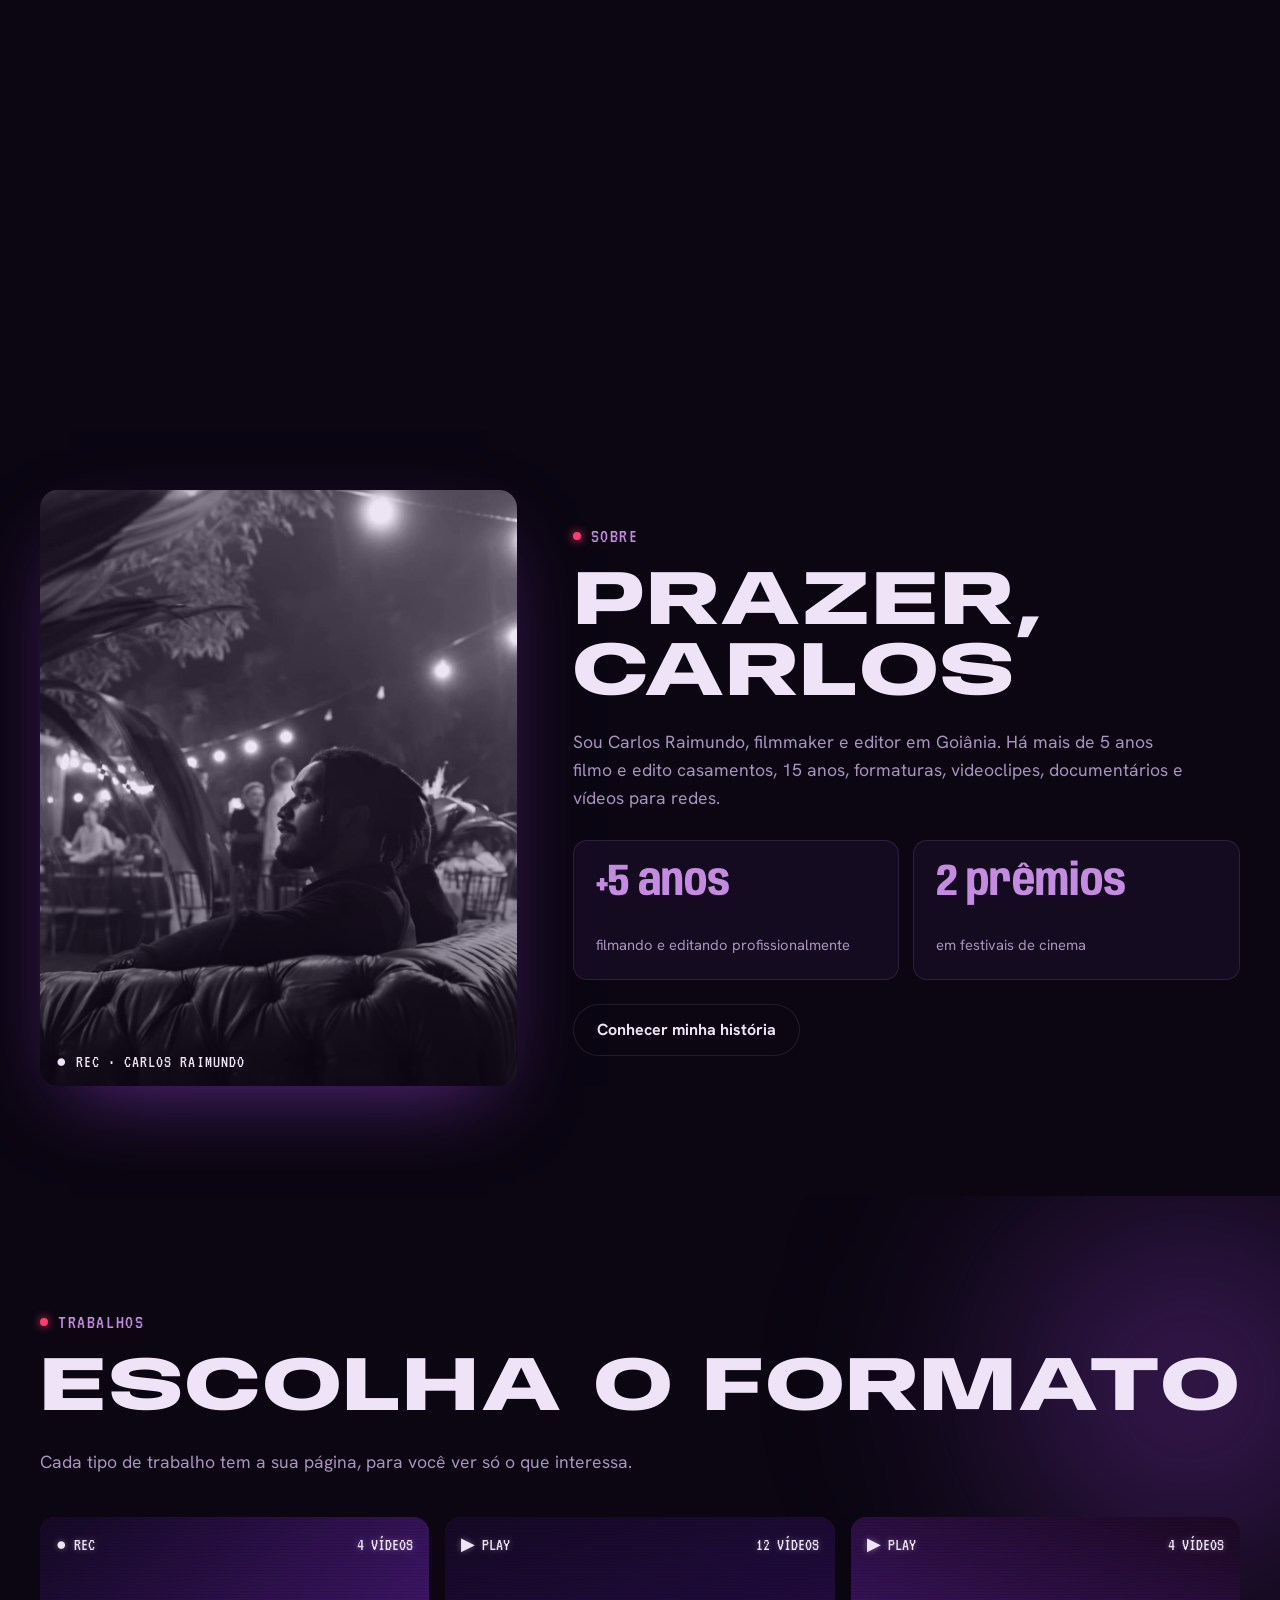
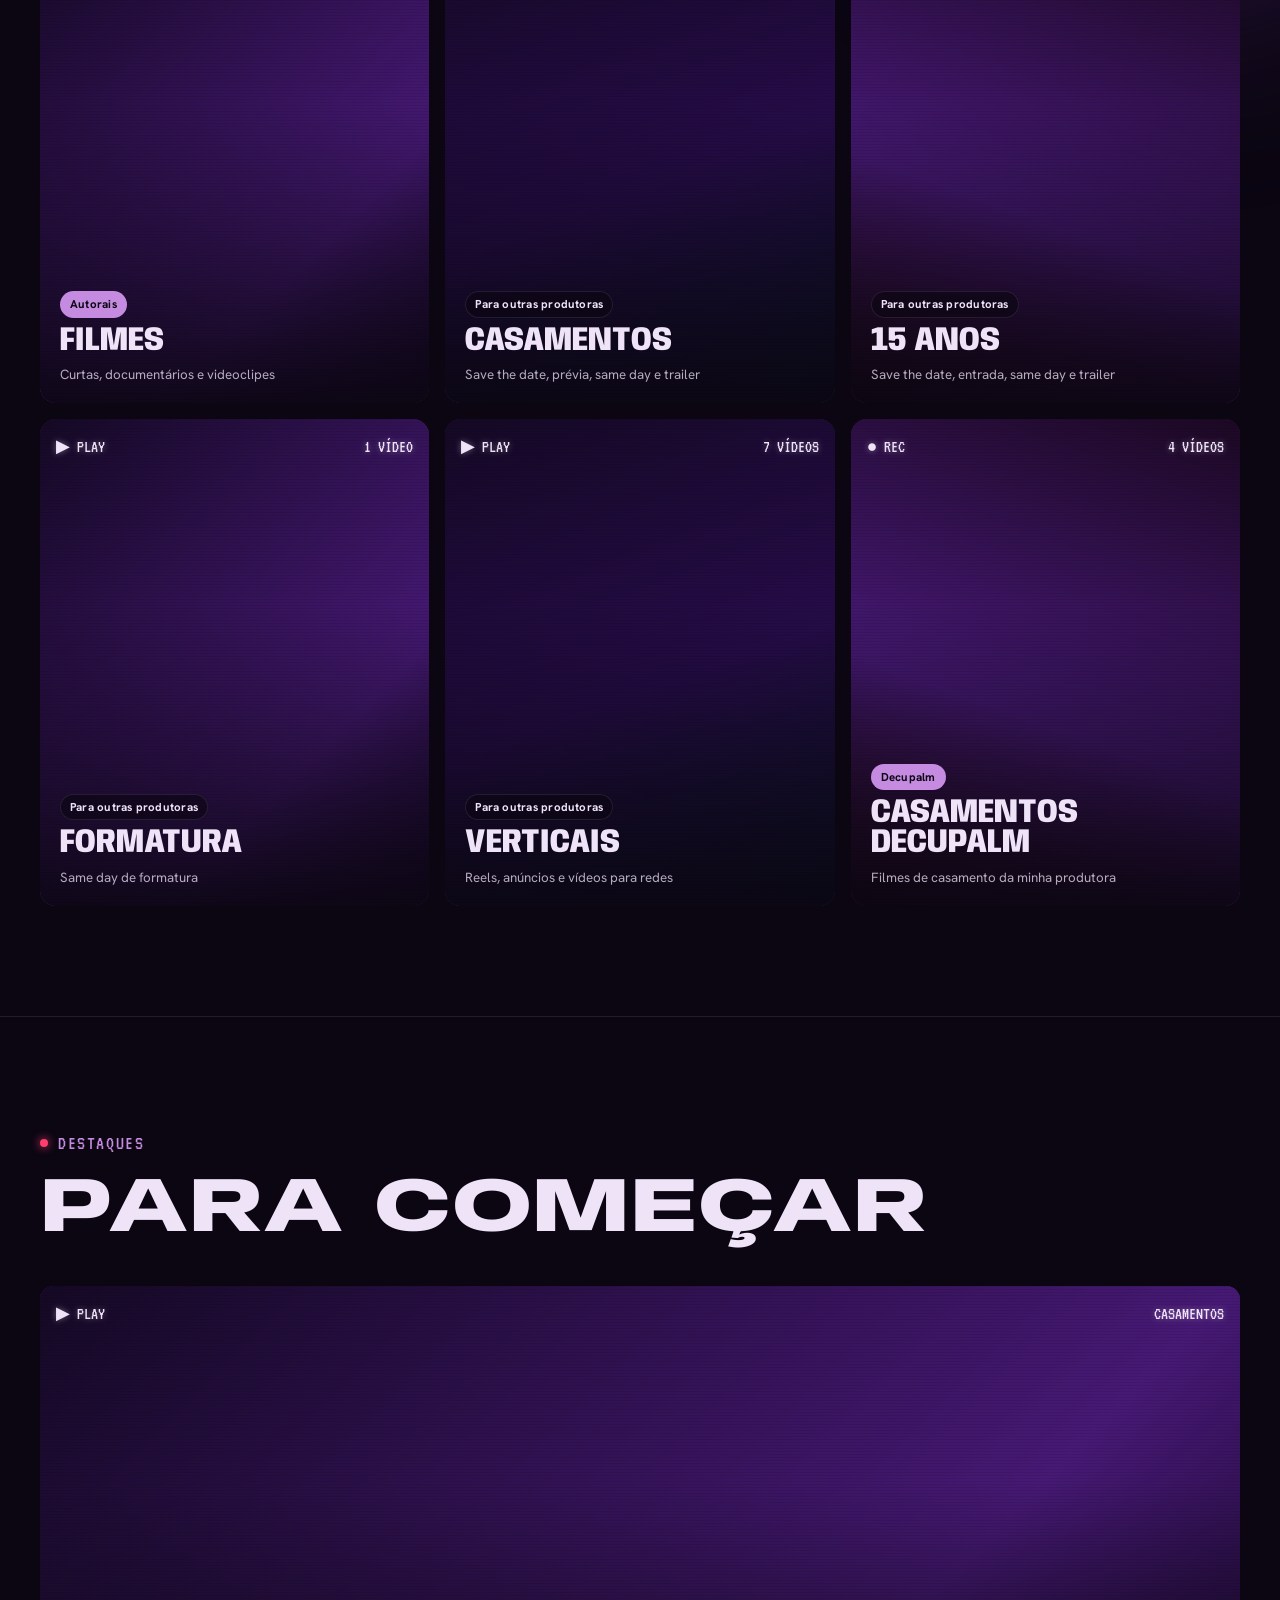
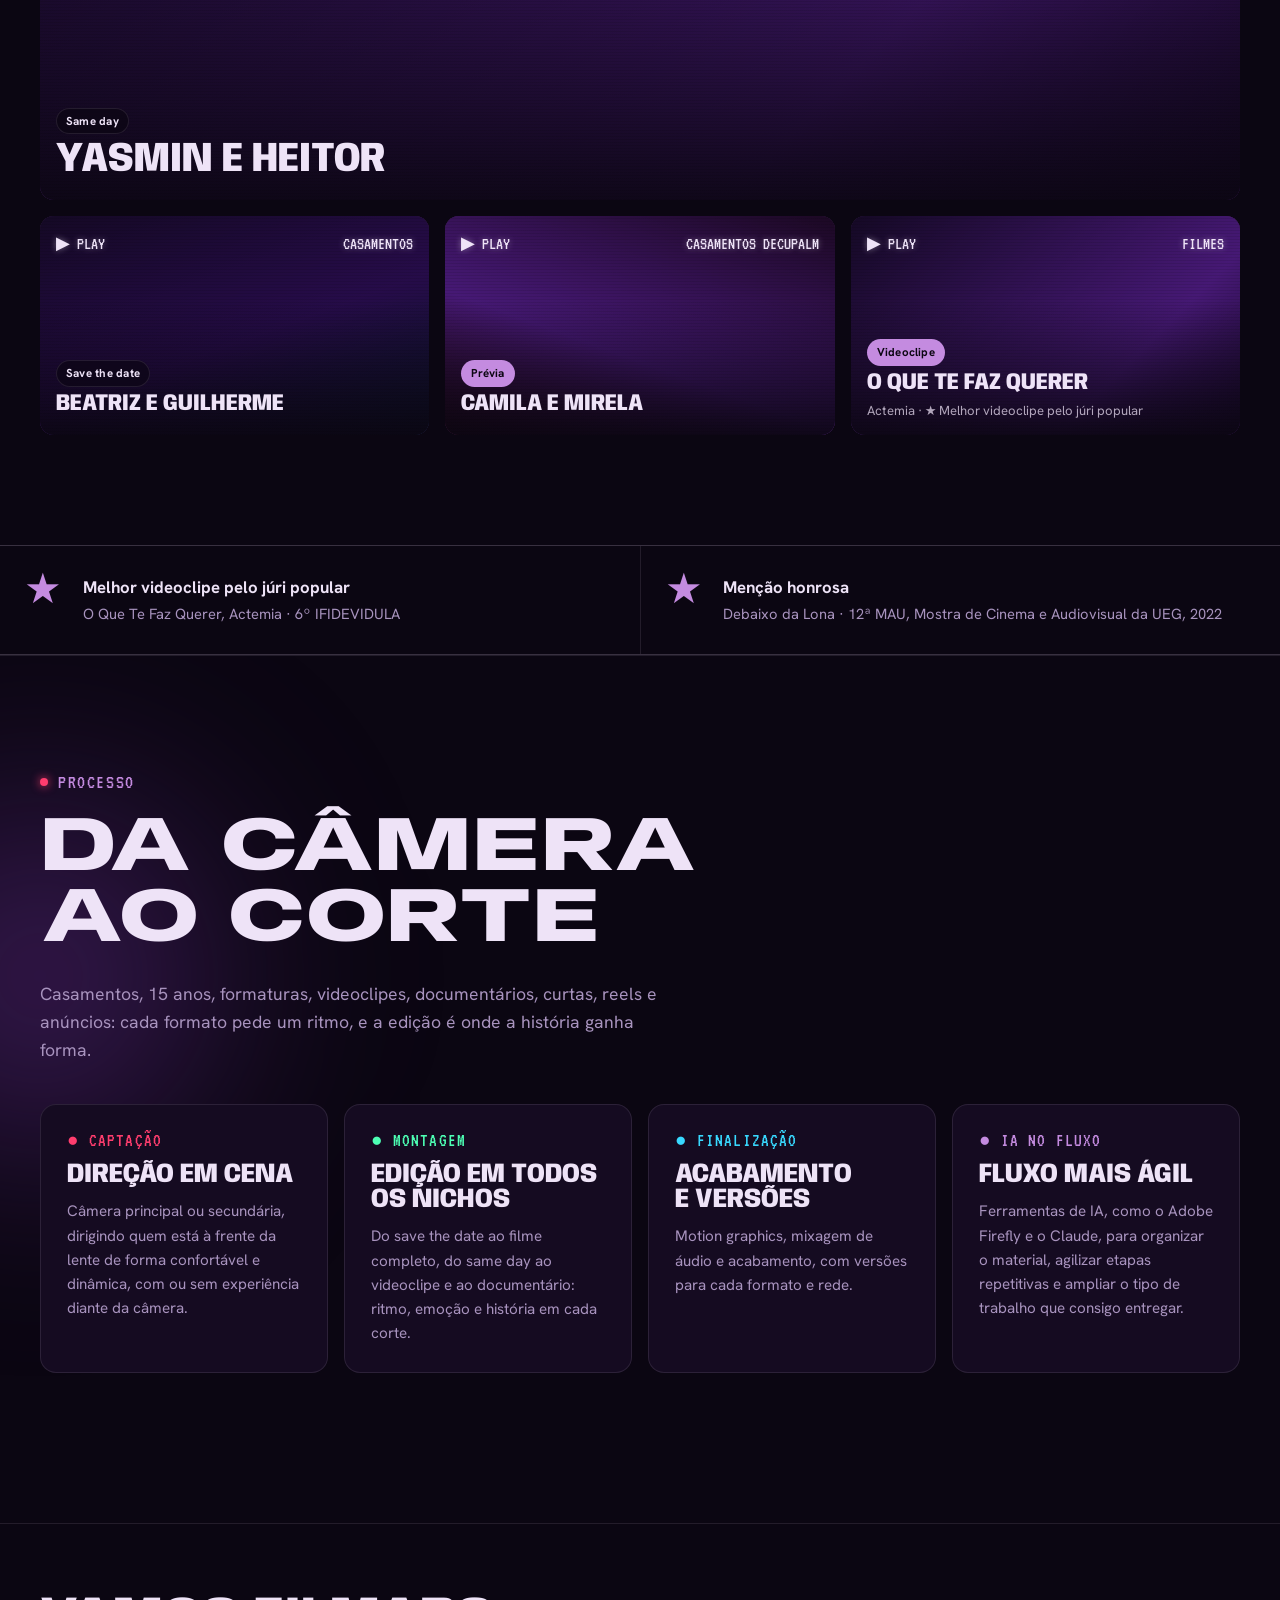
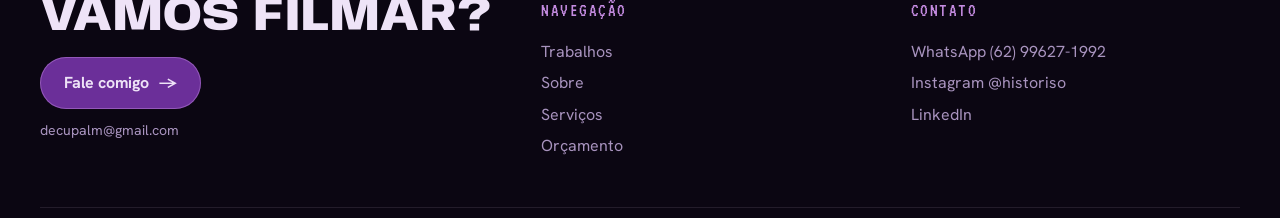
==== commit 7284022a: "Topo no celular: showreel em tela cheia, sem faixas de cinema nem zoom ao rolar Co-Authored-By: Clau" ====
--- a/index.html
+++ b/index.html
@@ -112,6 +112,6 @@
   <div class="modal-box"><div class="player"></div><div class="modal-body"></div></div>
 </div>
 <script src="assets/js/data.js?v=e795b09f"></script>
-<script src="assets/js/site.js?v=1291418c"></script>
+<script src="assets/js/site.js?v=68b194b3"></script>
 </body>
 </html>
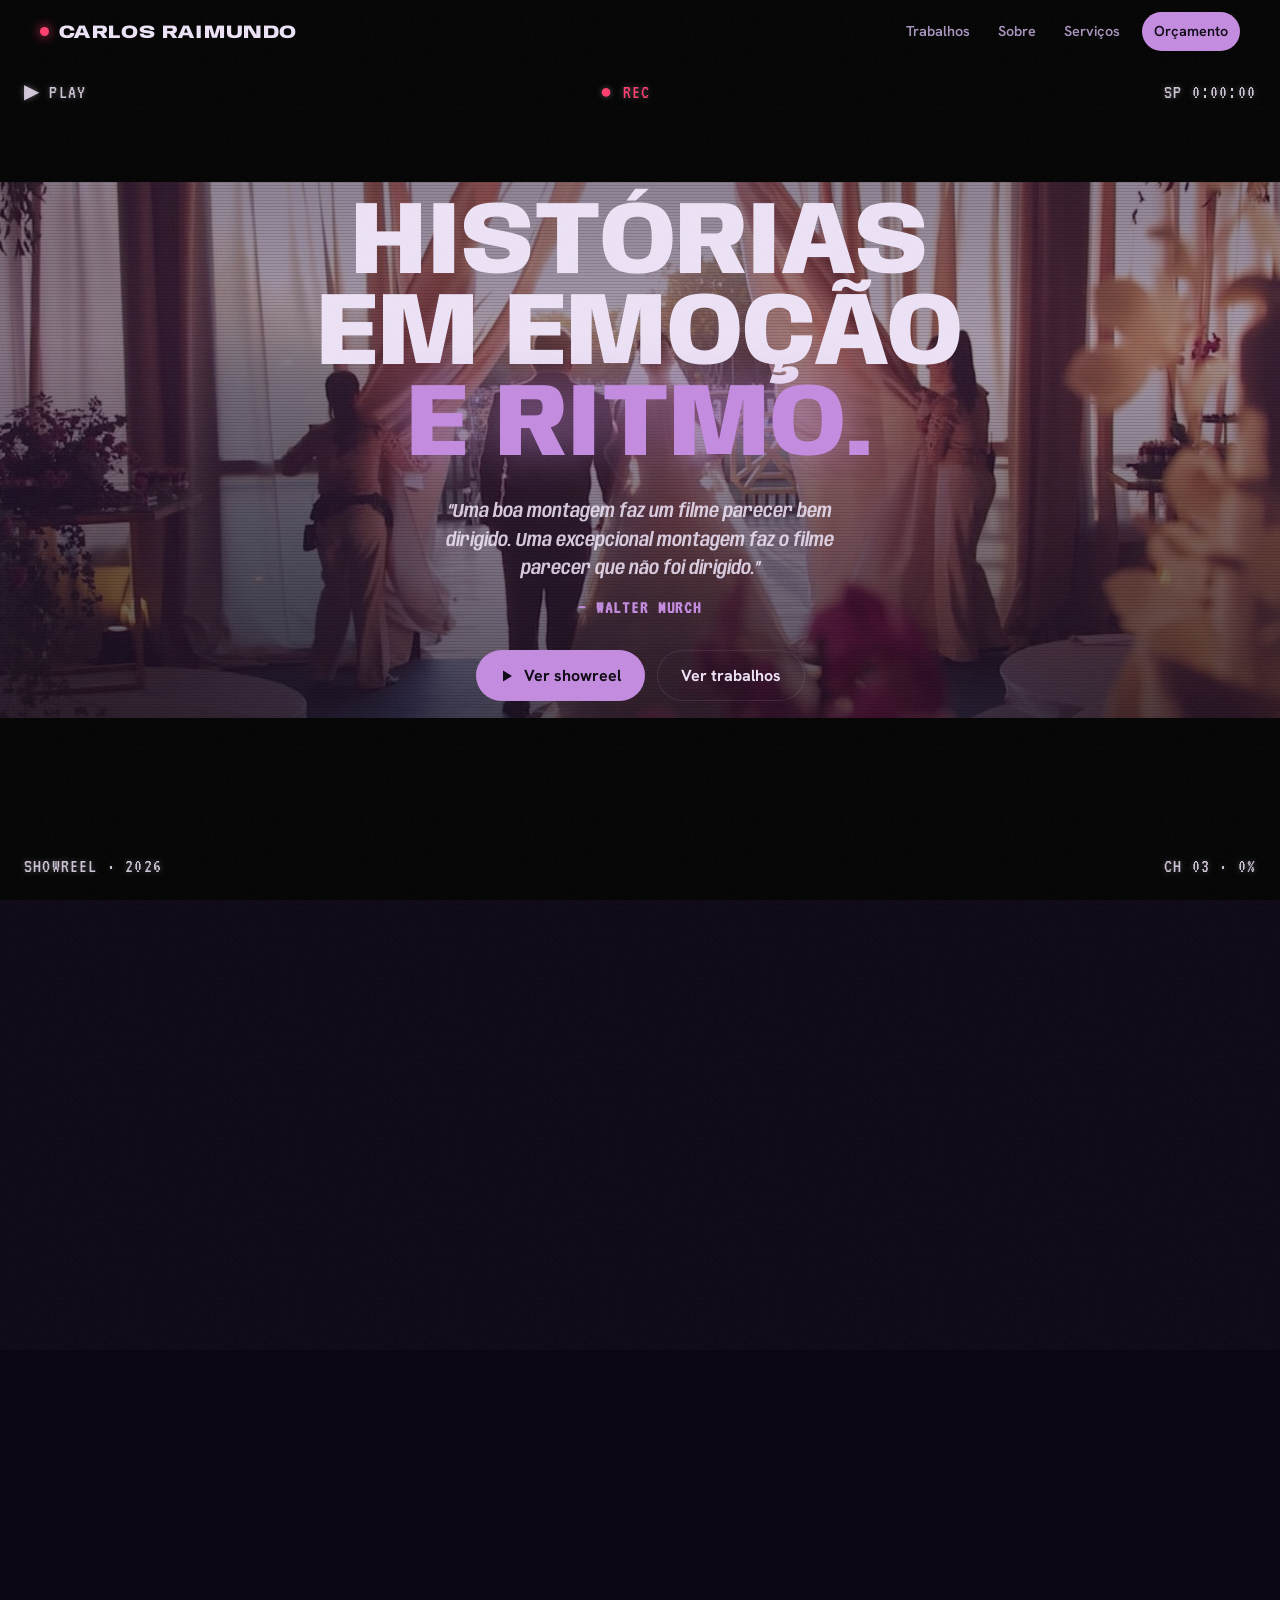
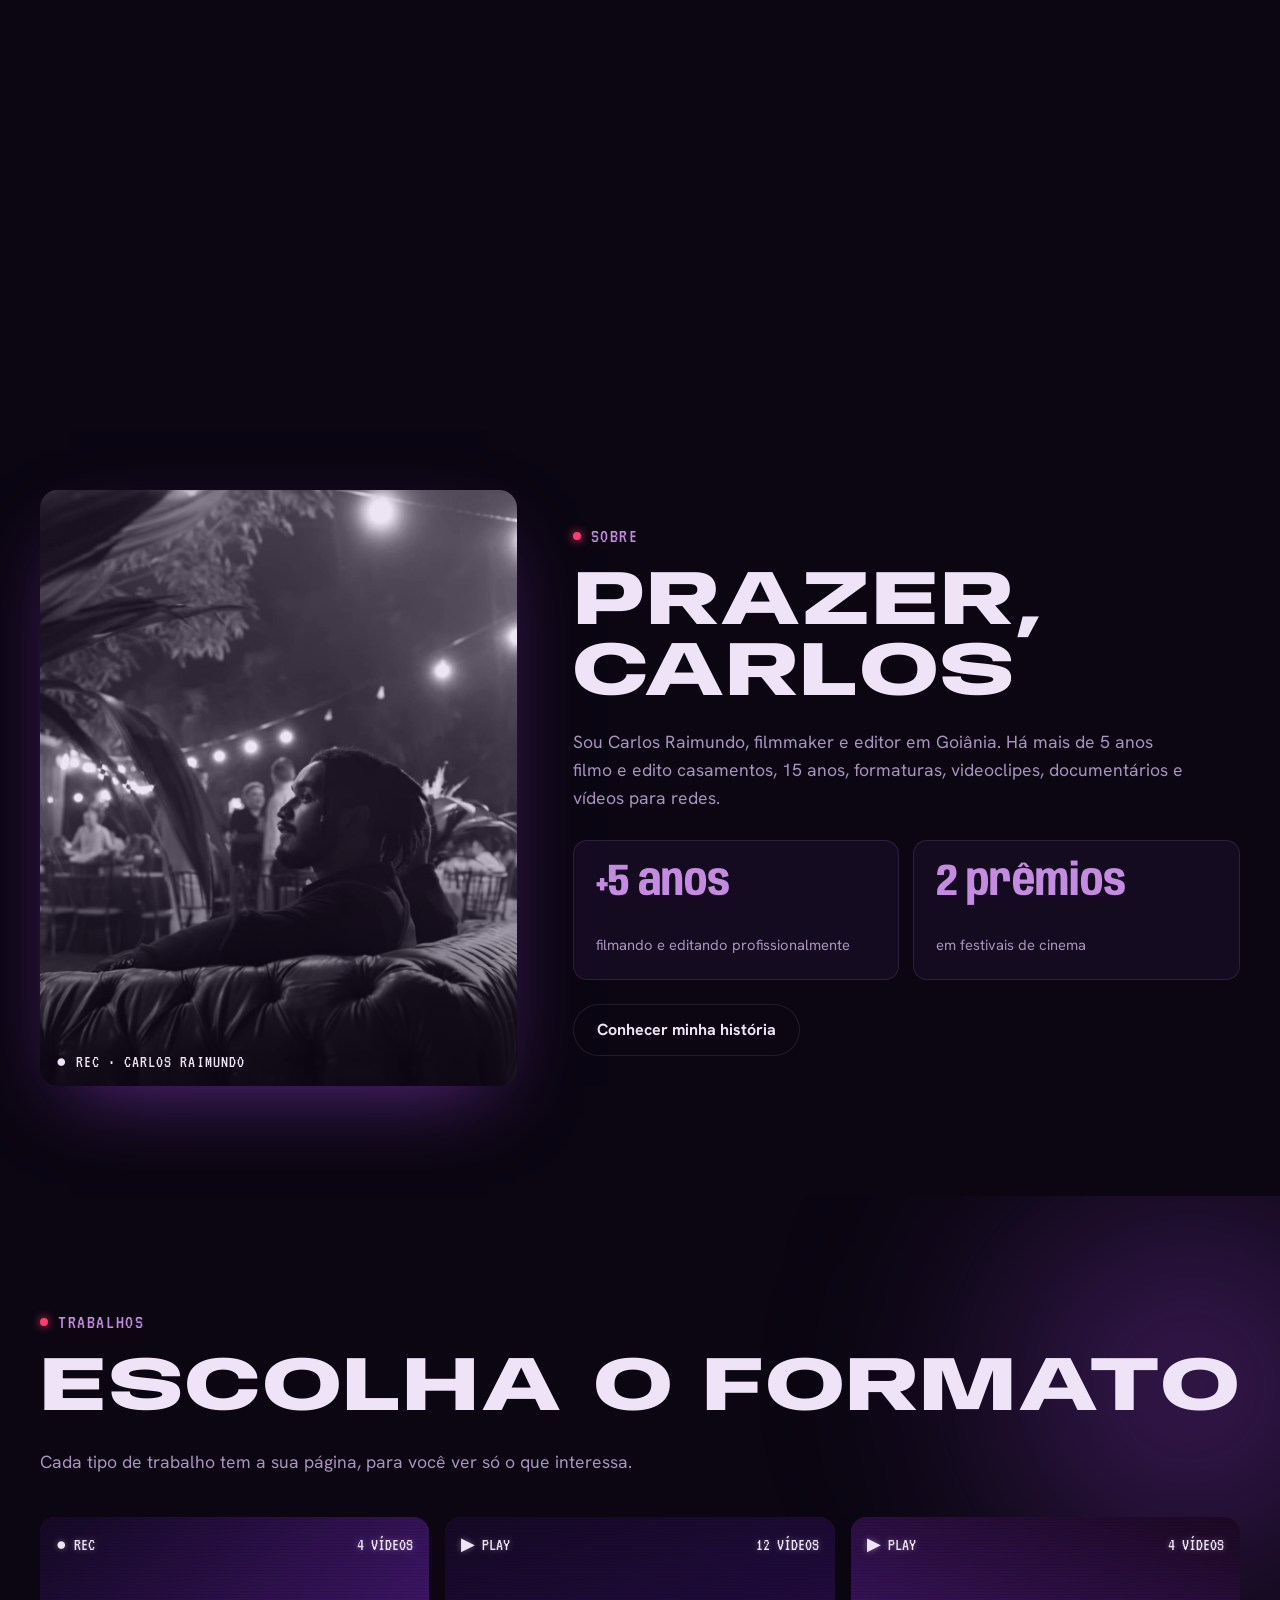
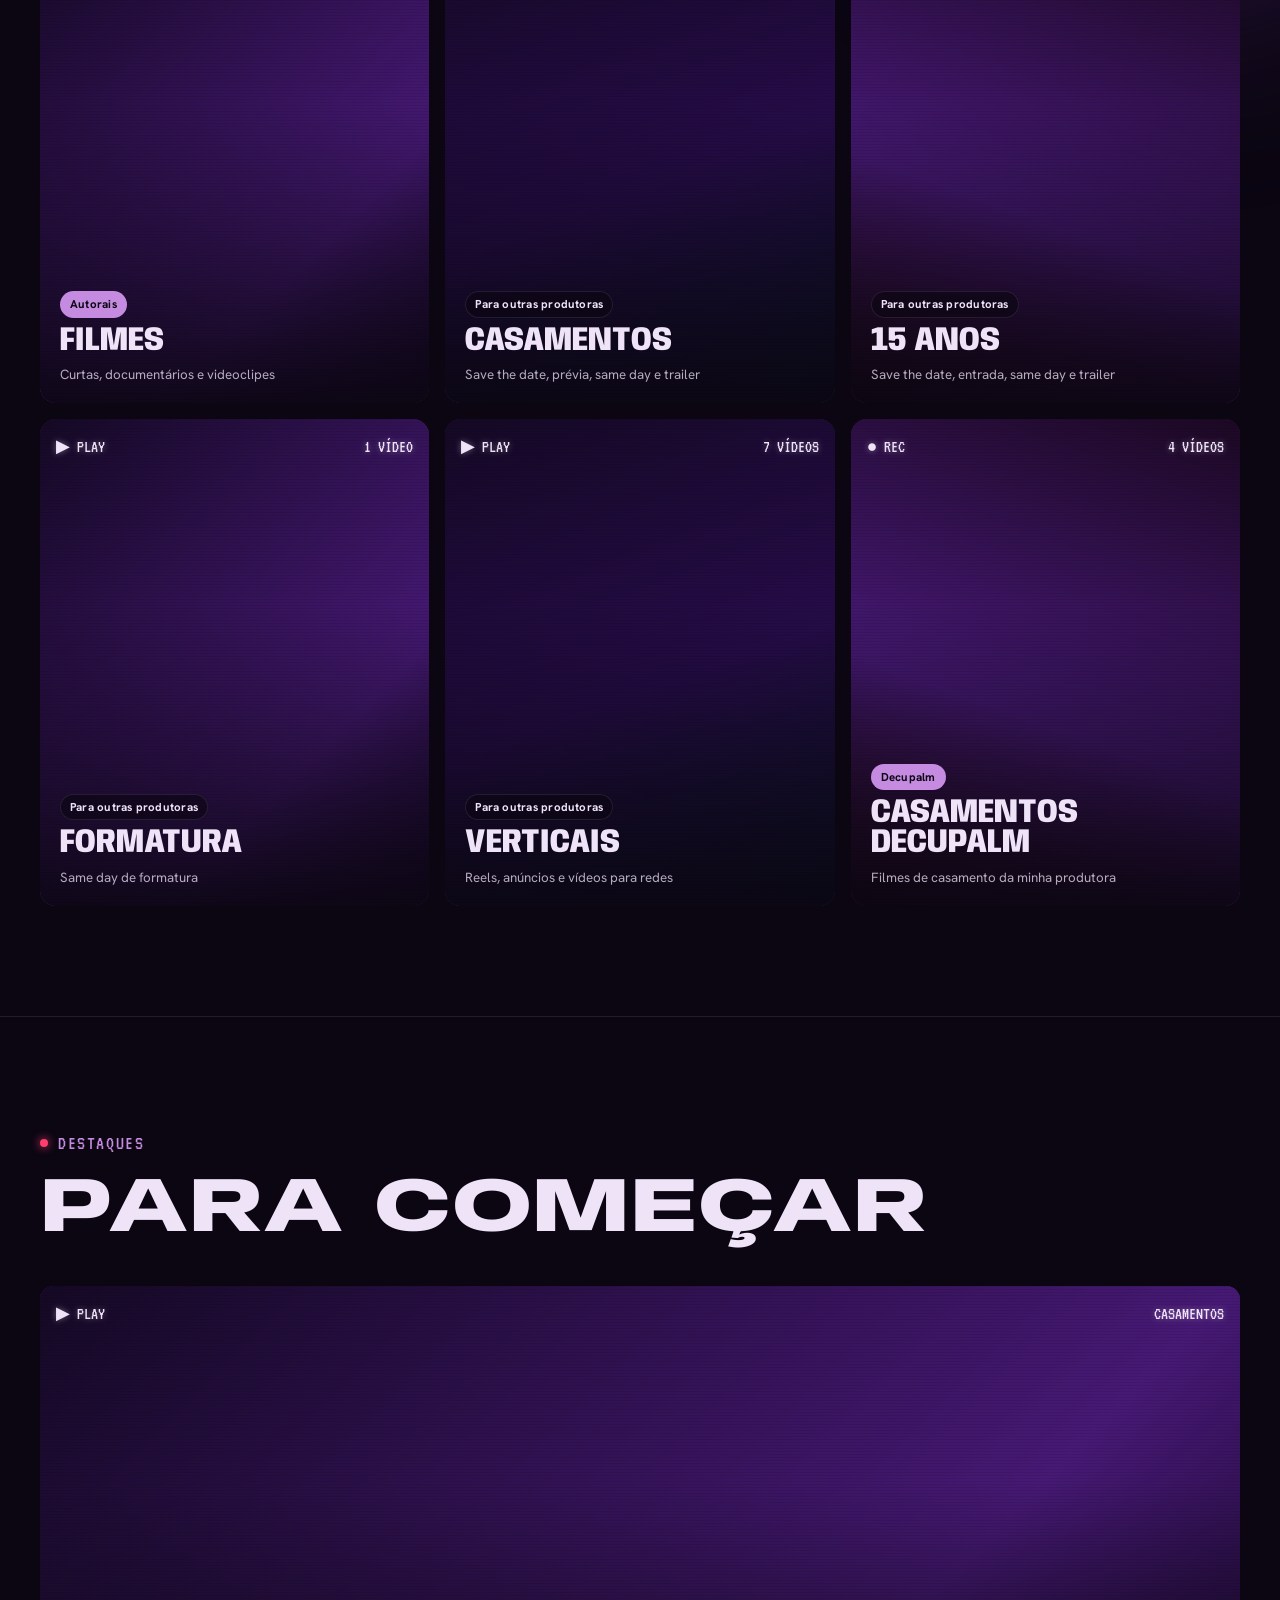
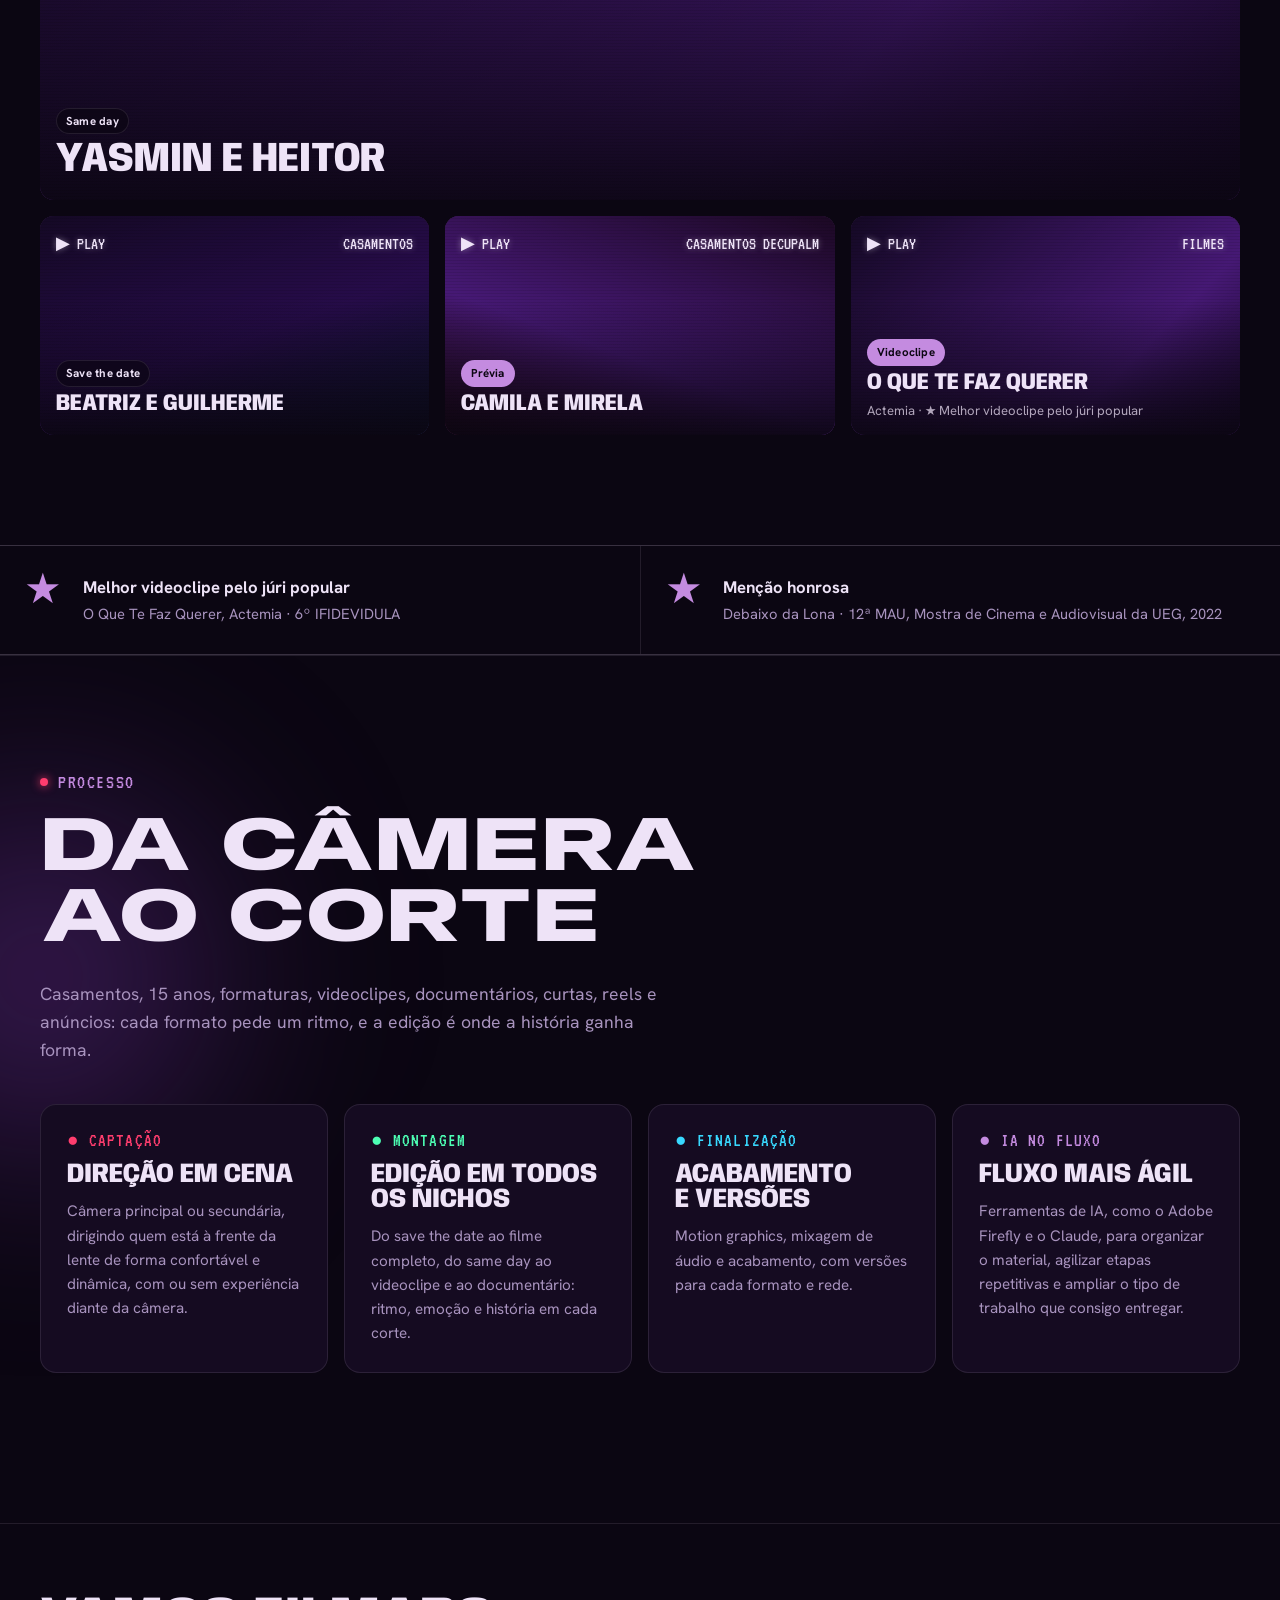
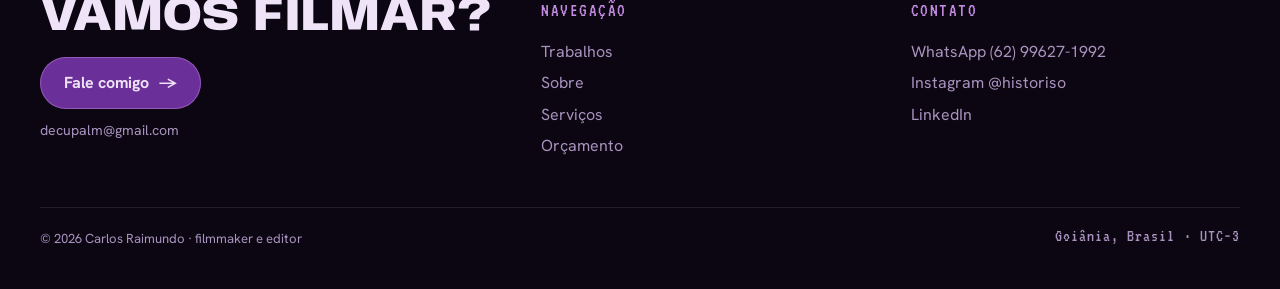
==== commit f74767cc: "Celular: títulos sem alargar nem quebrar linha durante a rolagem; linhas do topo sobem juntas Co-Aut" ====
--- a/index.html
+++ b/index.html
@@ -112,6 +112,6 @@
   <div class="modal-box"><div class="player"></div><div class="modal-body"></div></div>
 </div>
 <script src="assets/js/data.js?v=e795b09f"></script>
-<script src="assets/js/site.js?v=68b194b3"></script>
+<script src="assets/js/site.js?v=5103d056"></script>
 </body>
 </html>
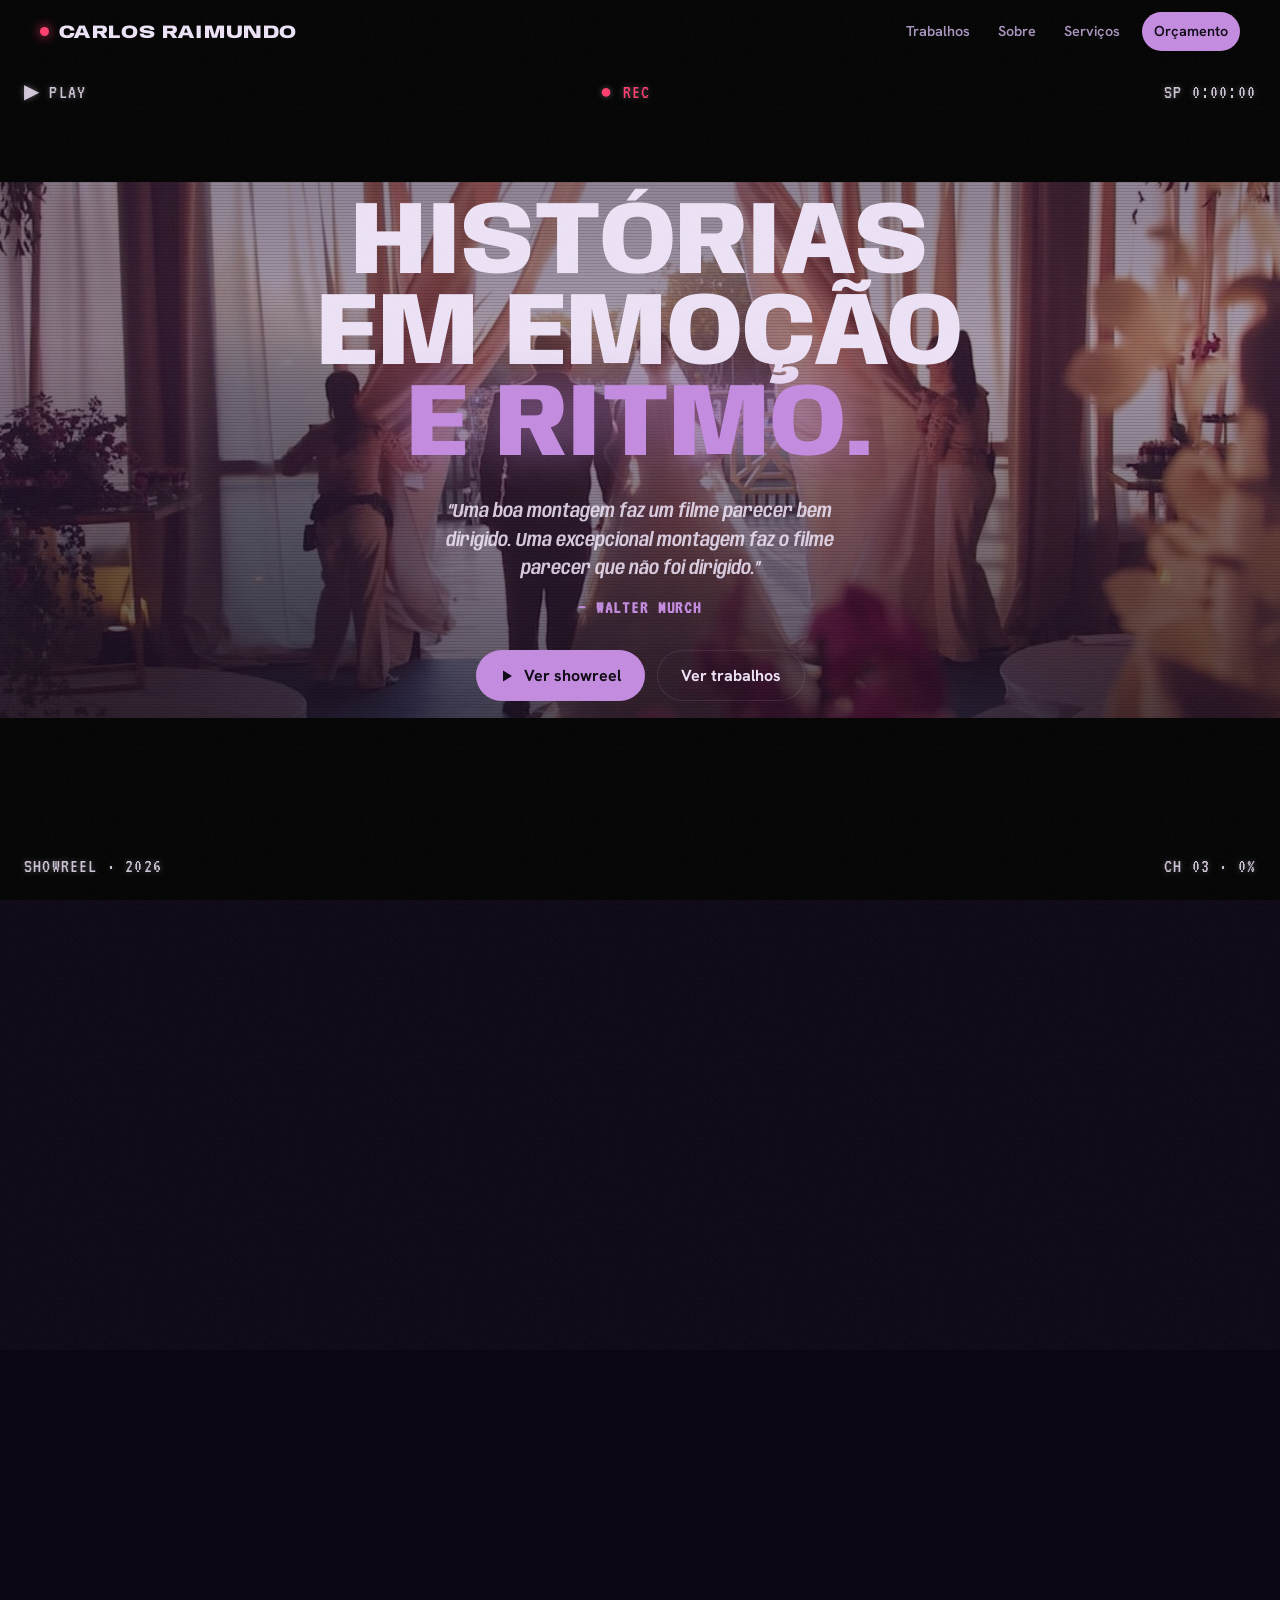
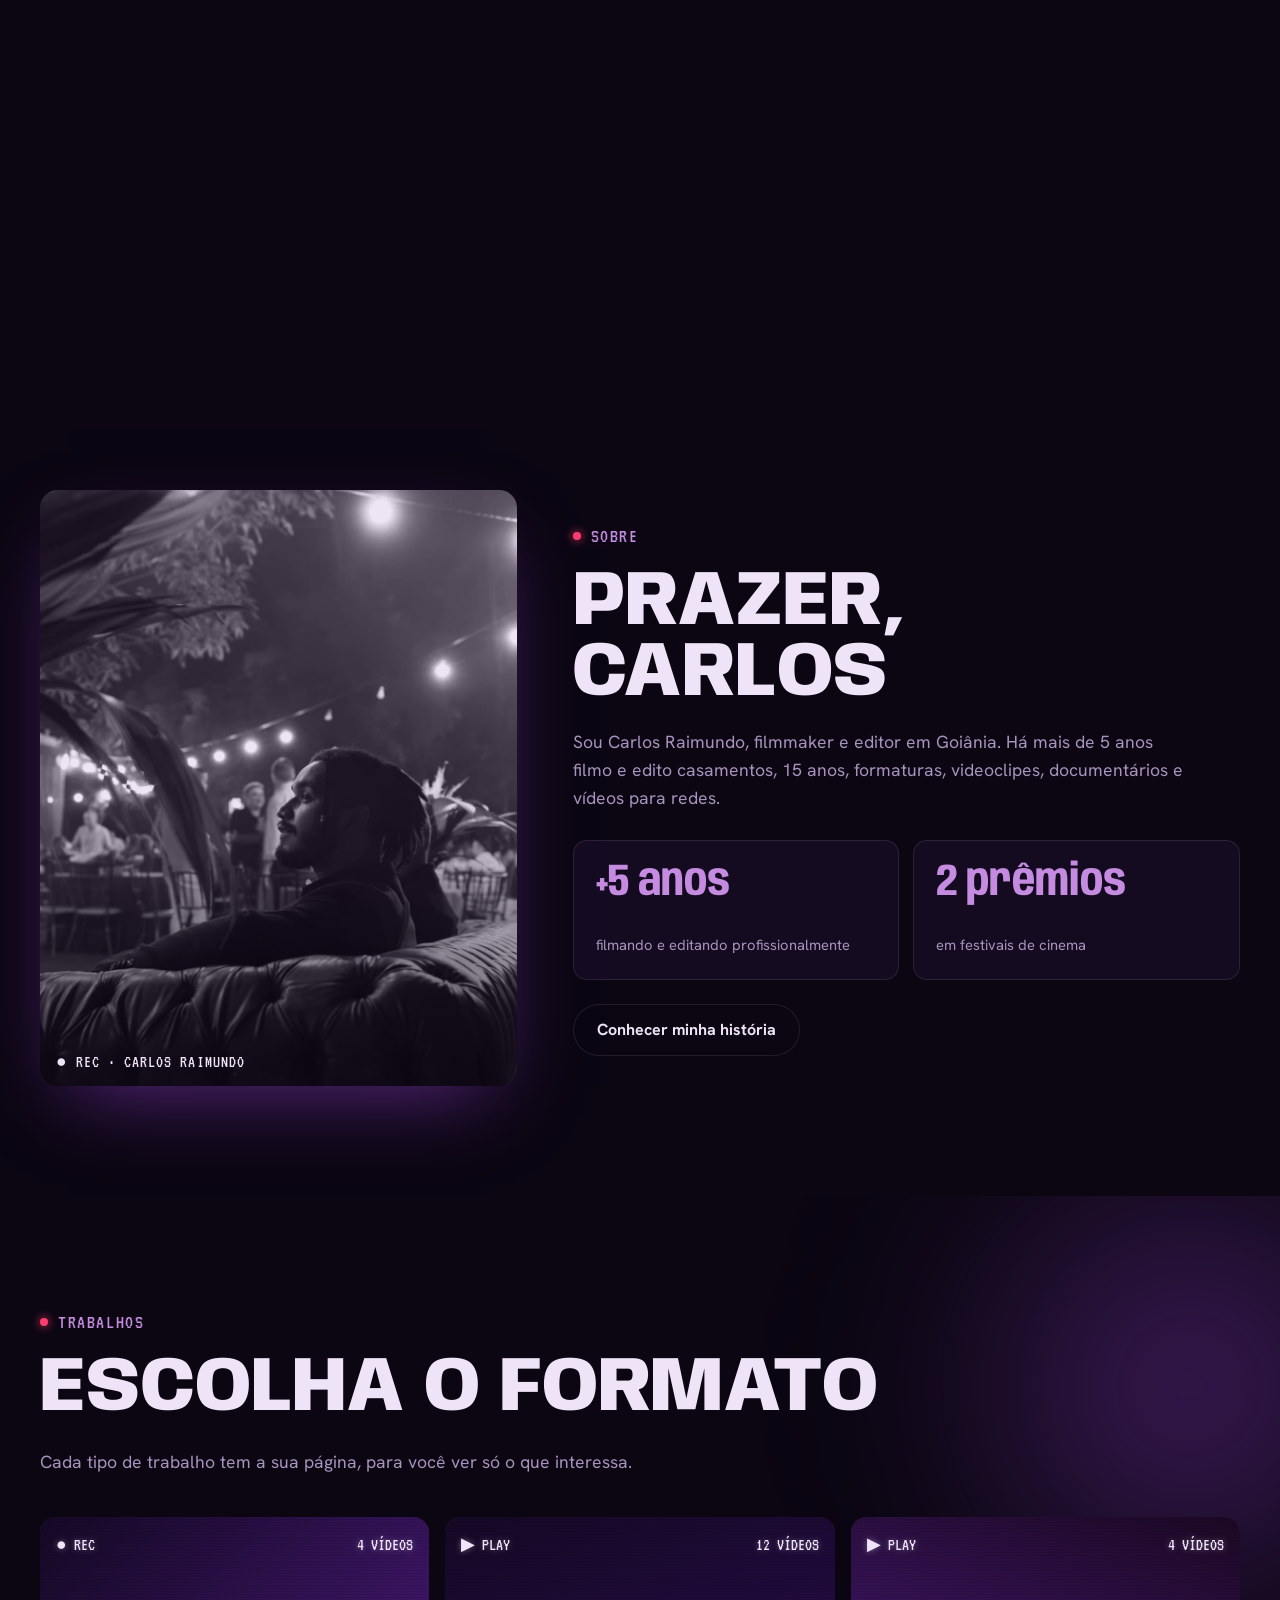
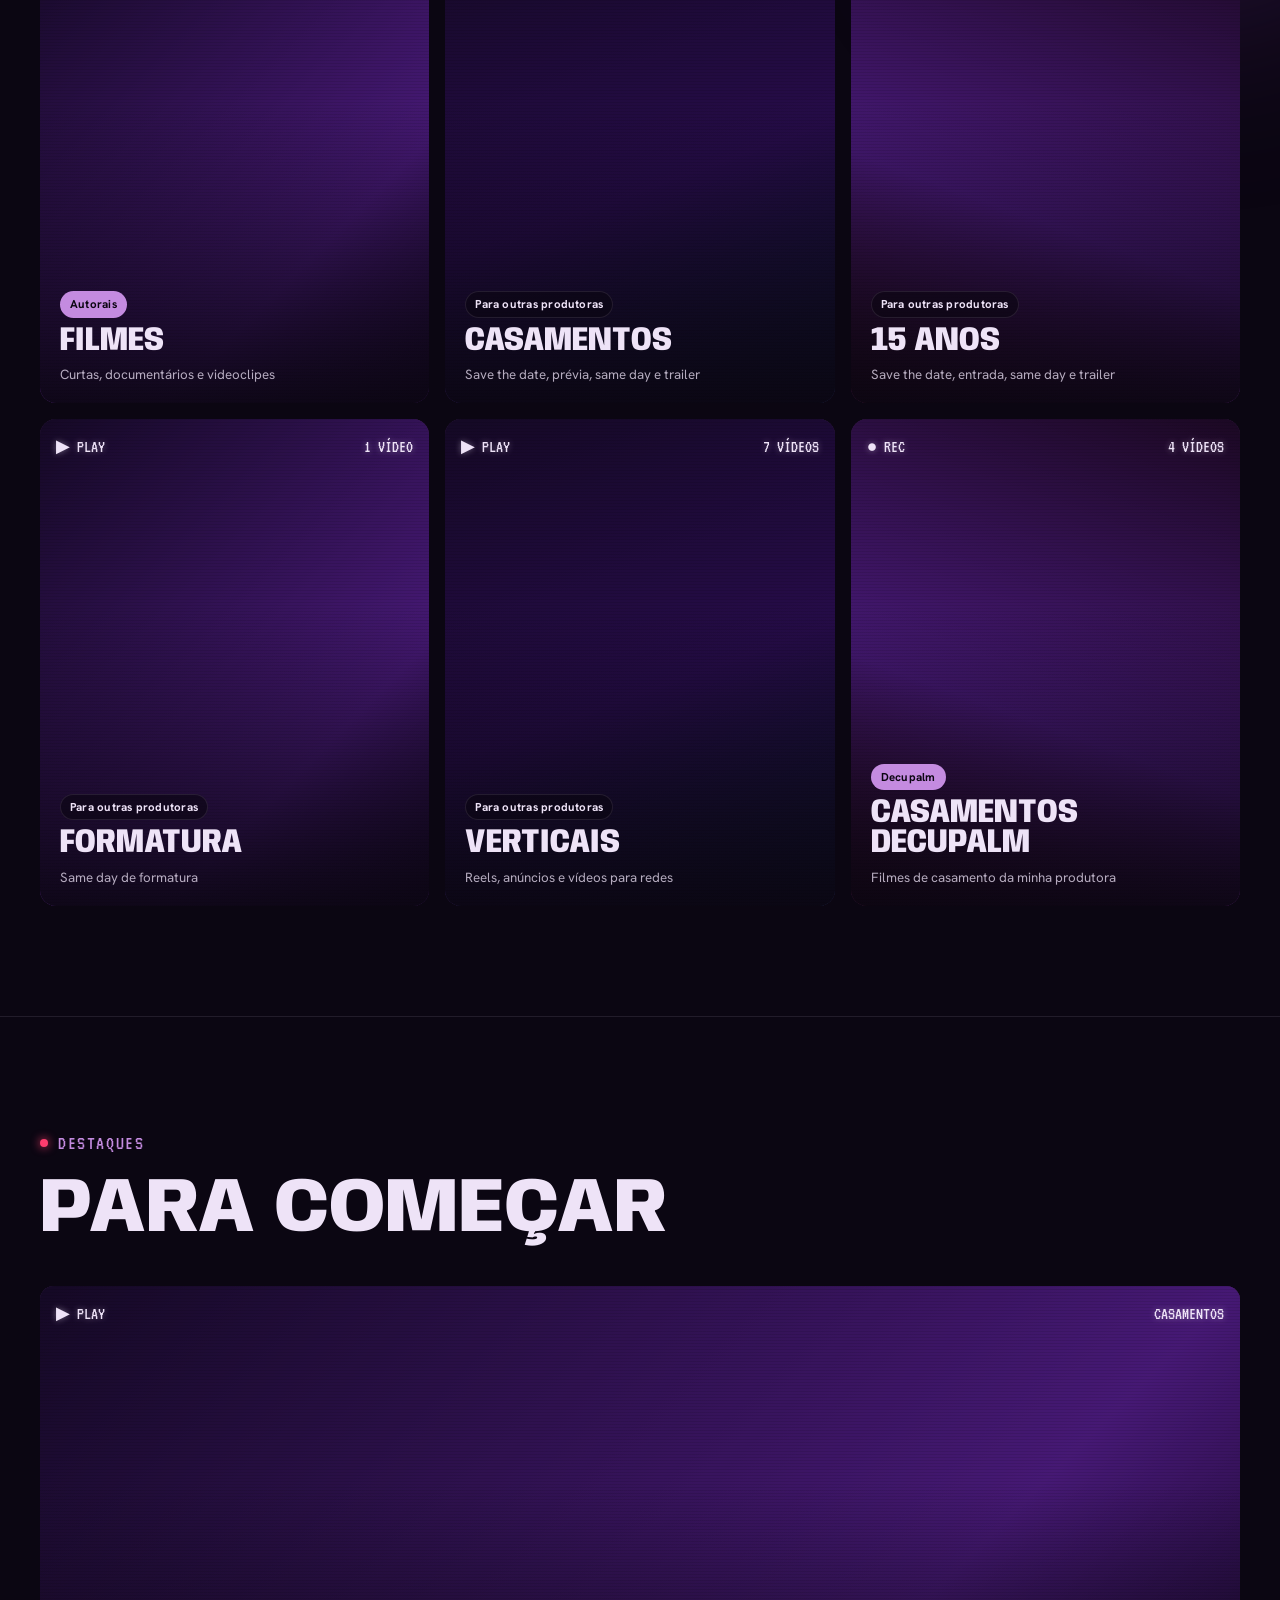
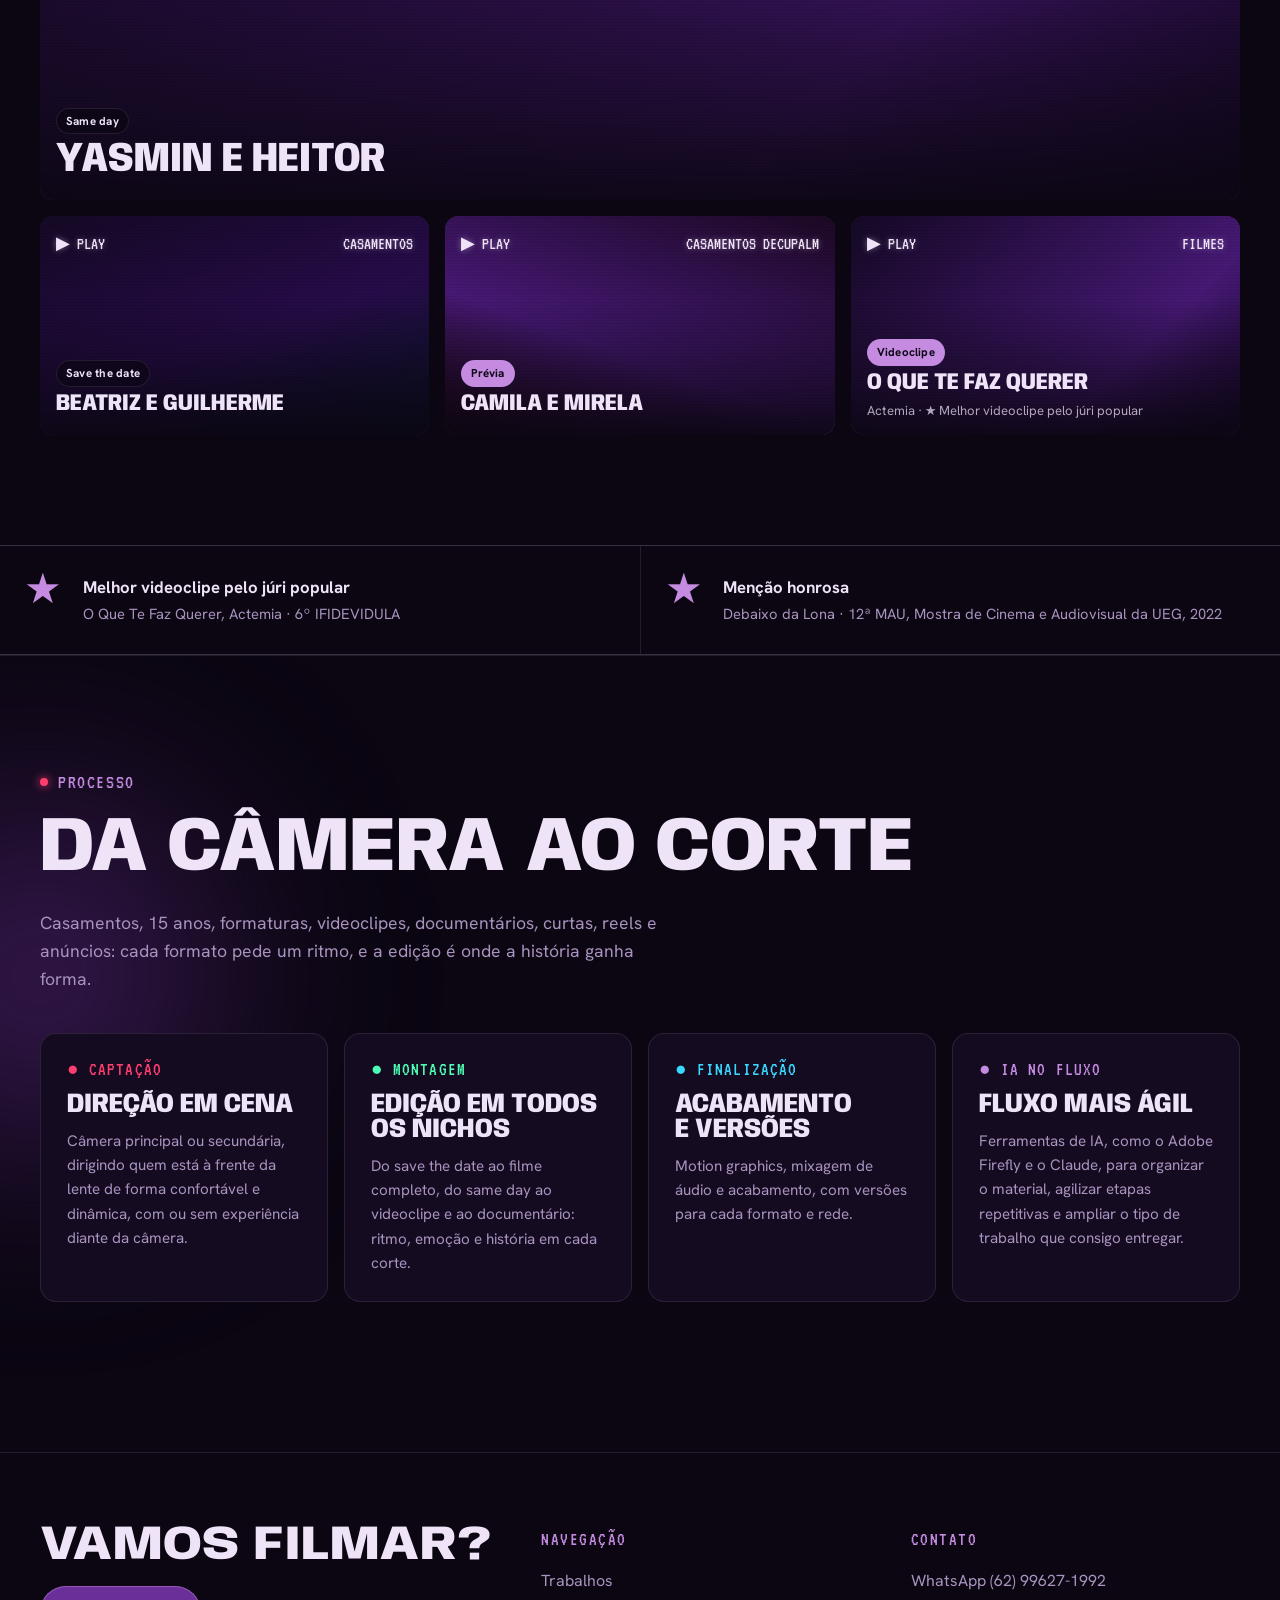
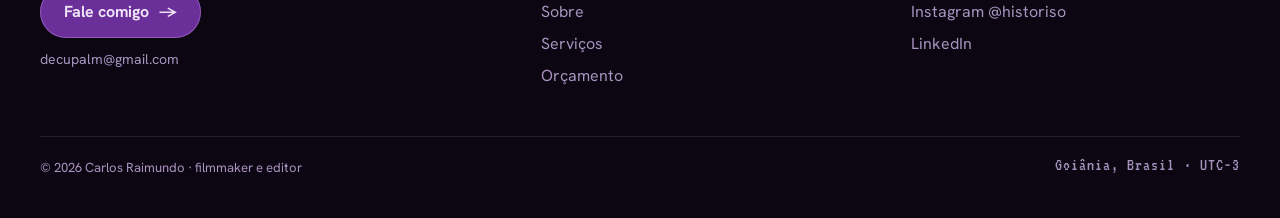
==== commit d36b3e21: "Títulos de seção: alargam só até o limite que cabe sem quebrar linha Co-Authored-By: Claude Opus 5.5" ====
--- a/index.html
+++ b/index.html
@@ -112,6 +112,6 @@
   <div class="modal-box"><div class="player"></div><div class="modal-body"></div></div>
 </div>
 <script src="assets/js/data.js?v=e795b09f"></script>
-<script src="assets/js/site.js?v=5103d056"></script>
+<script src="assets/js/site.js?v=b7a19eb6"></script>
 </body>
 </html>
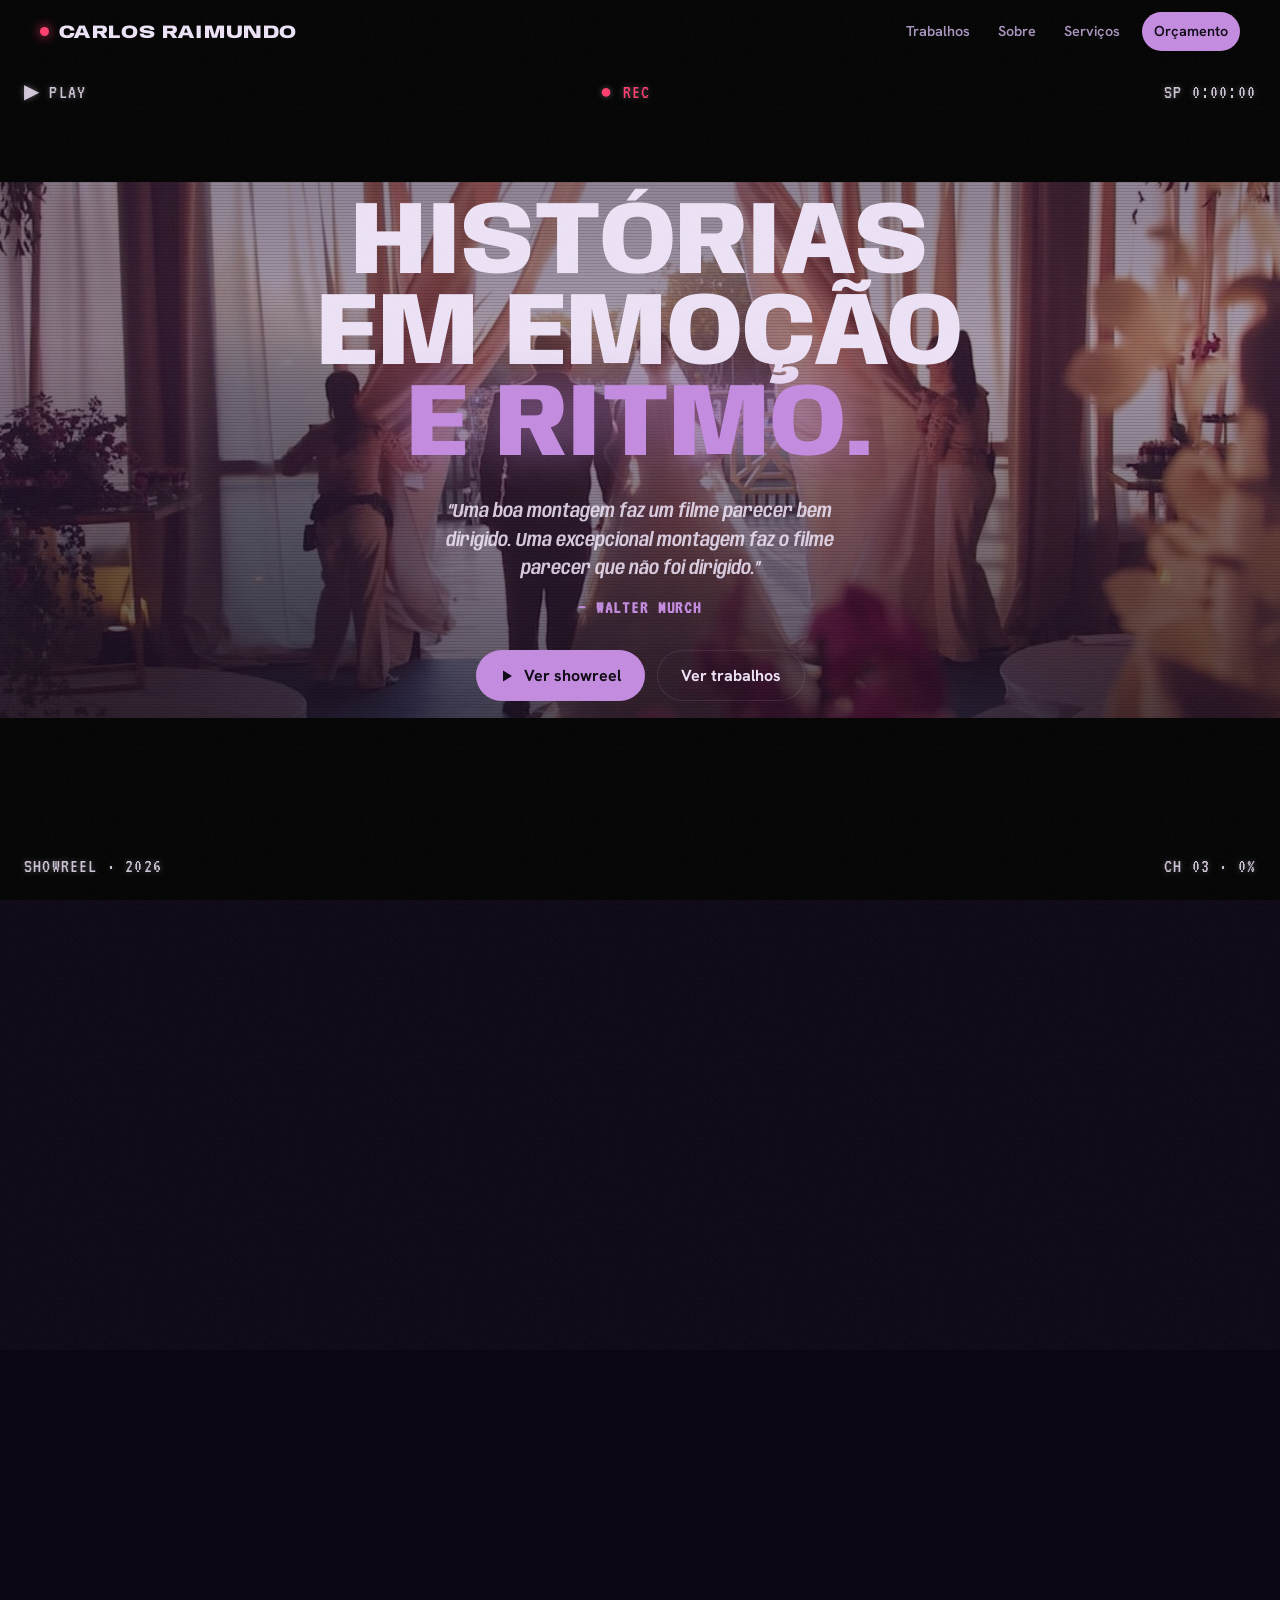
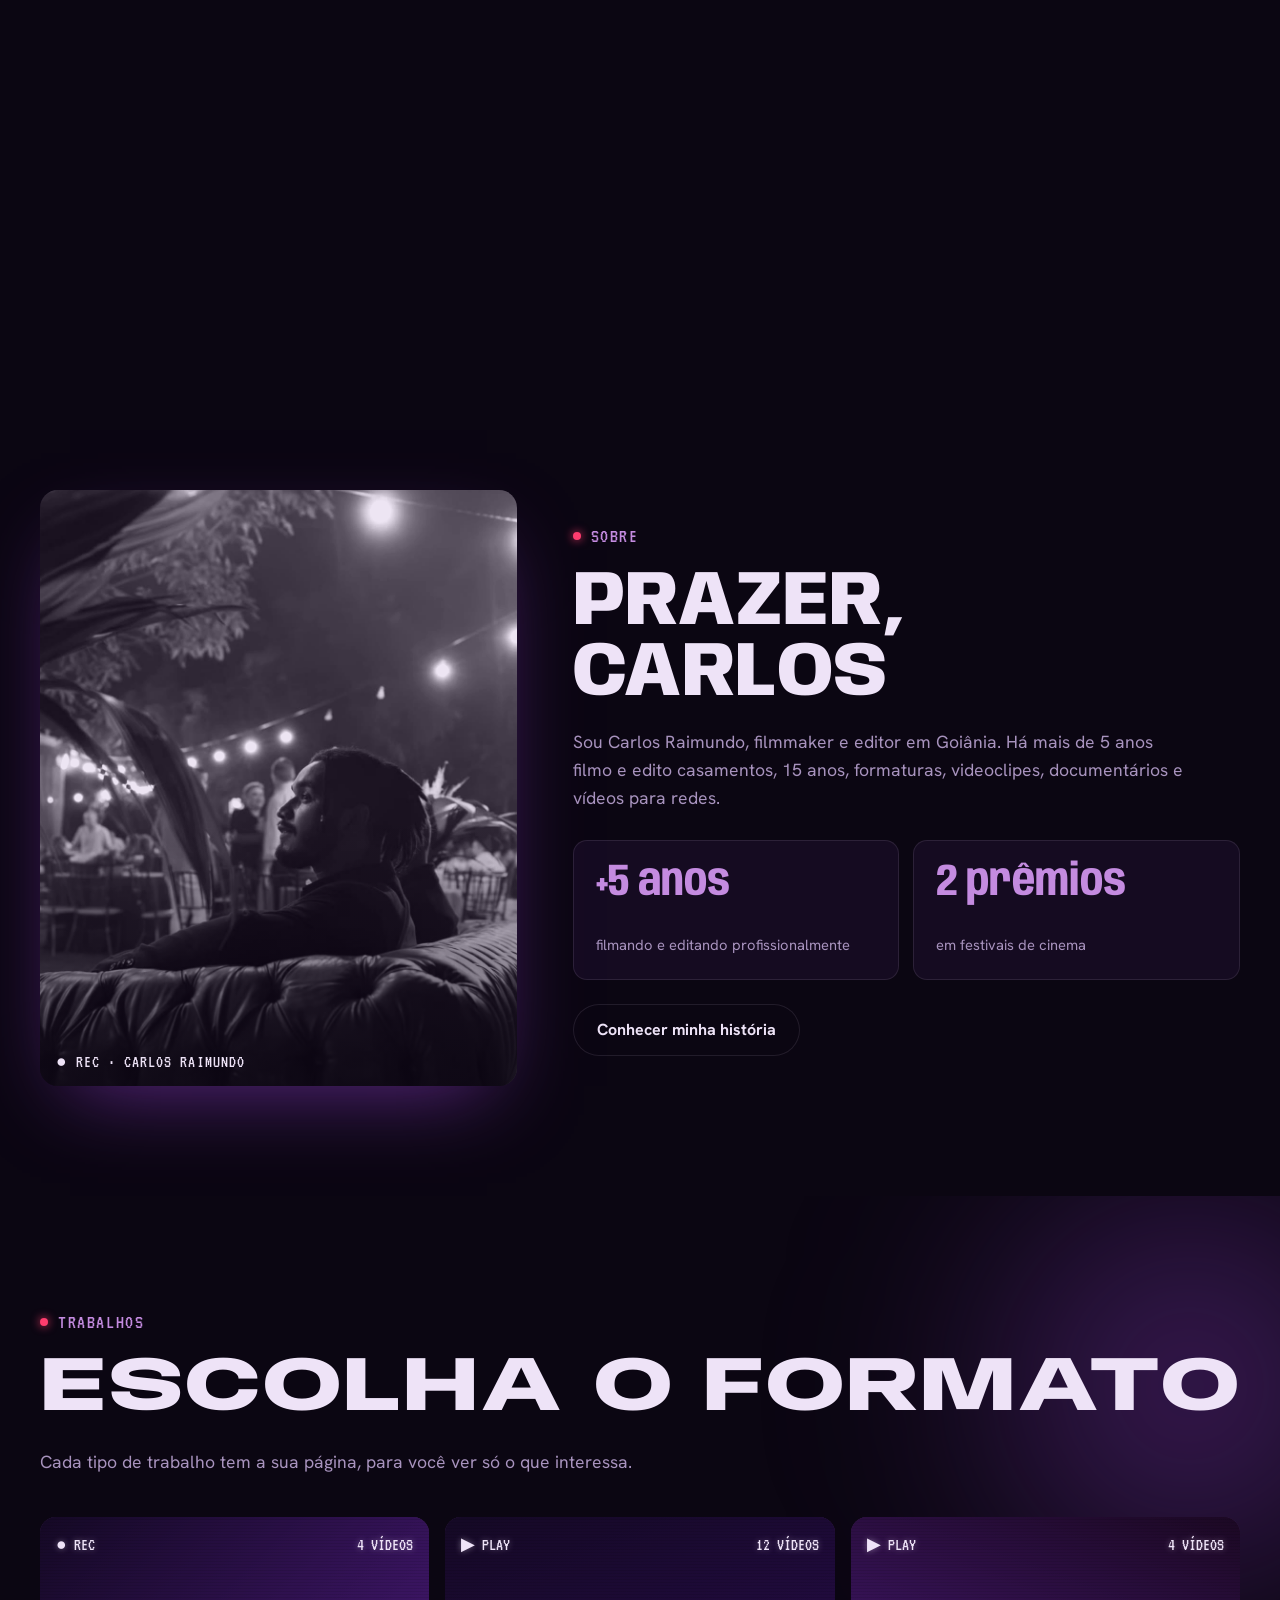
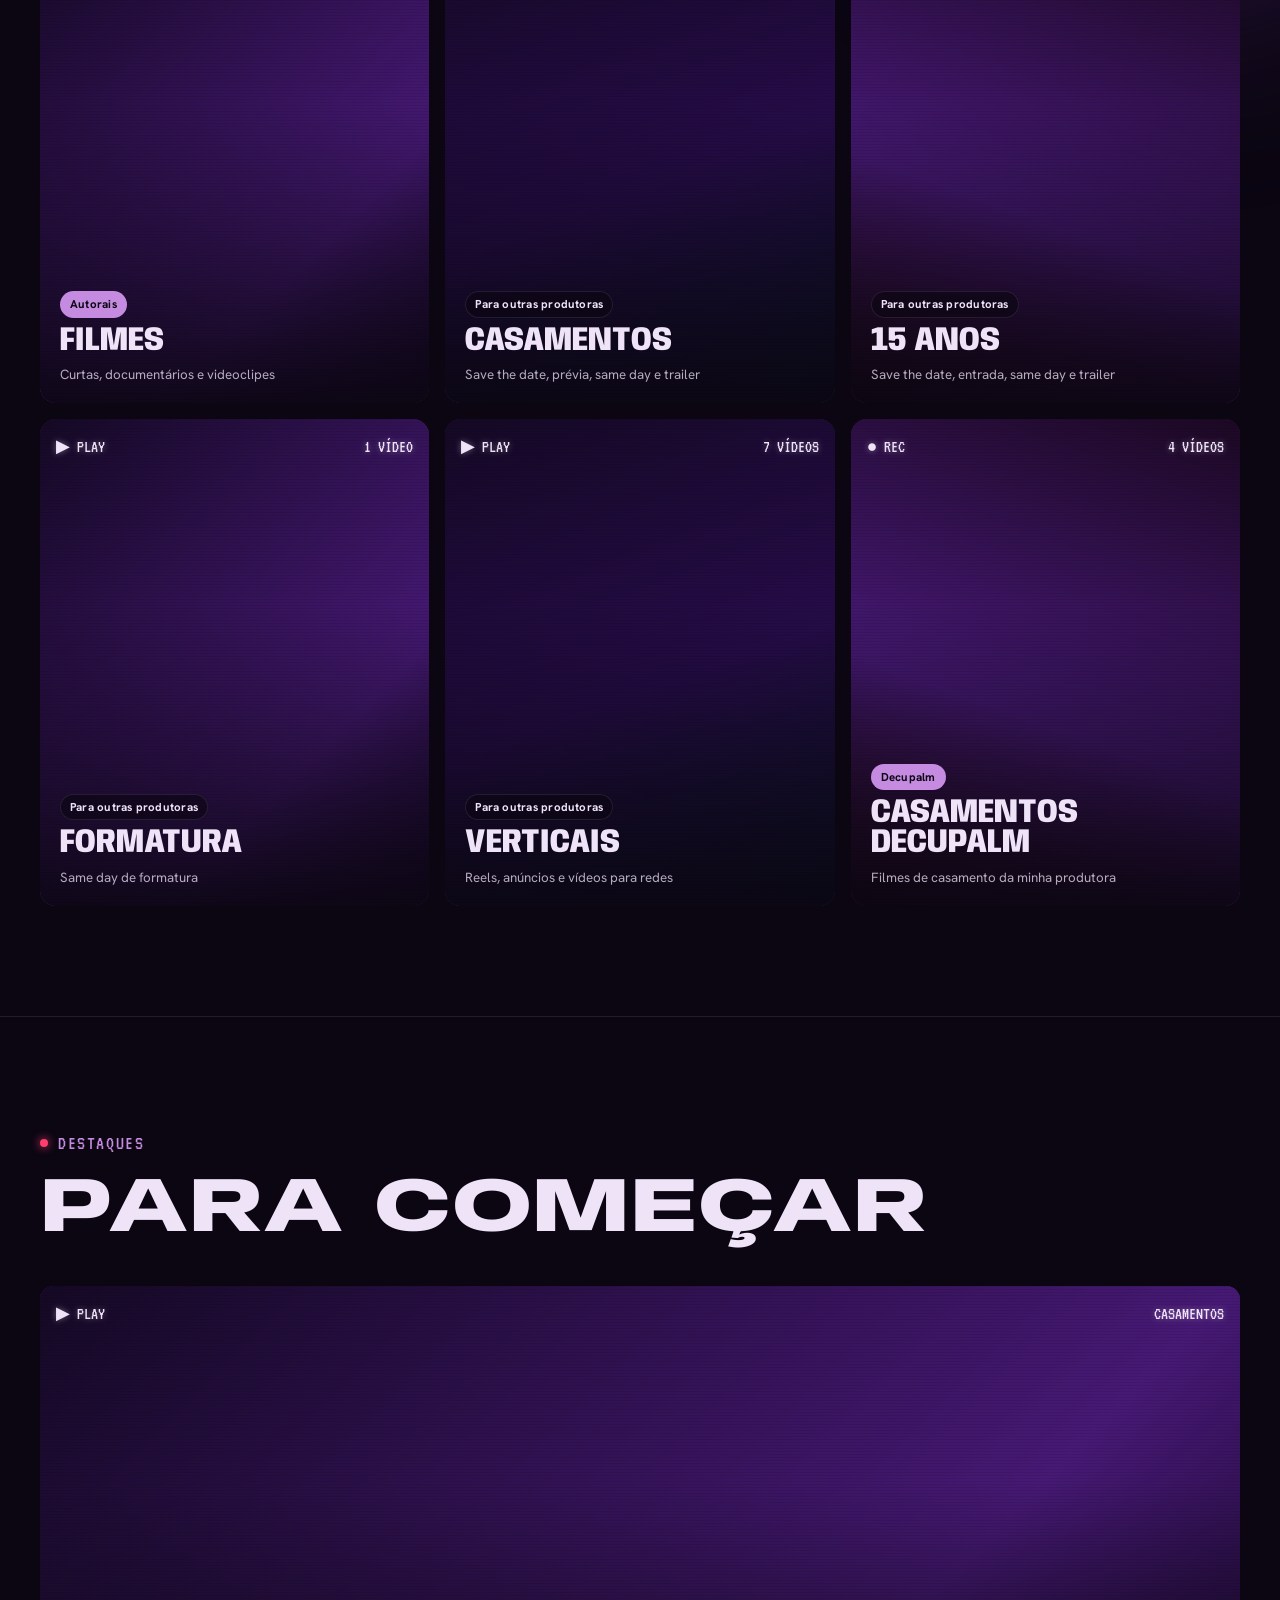
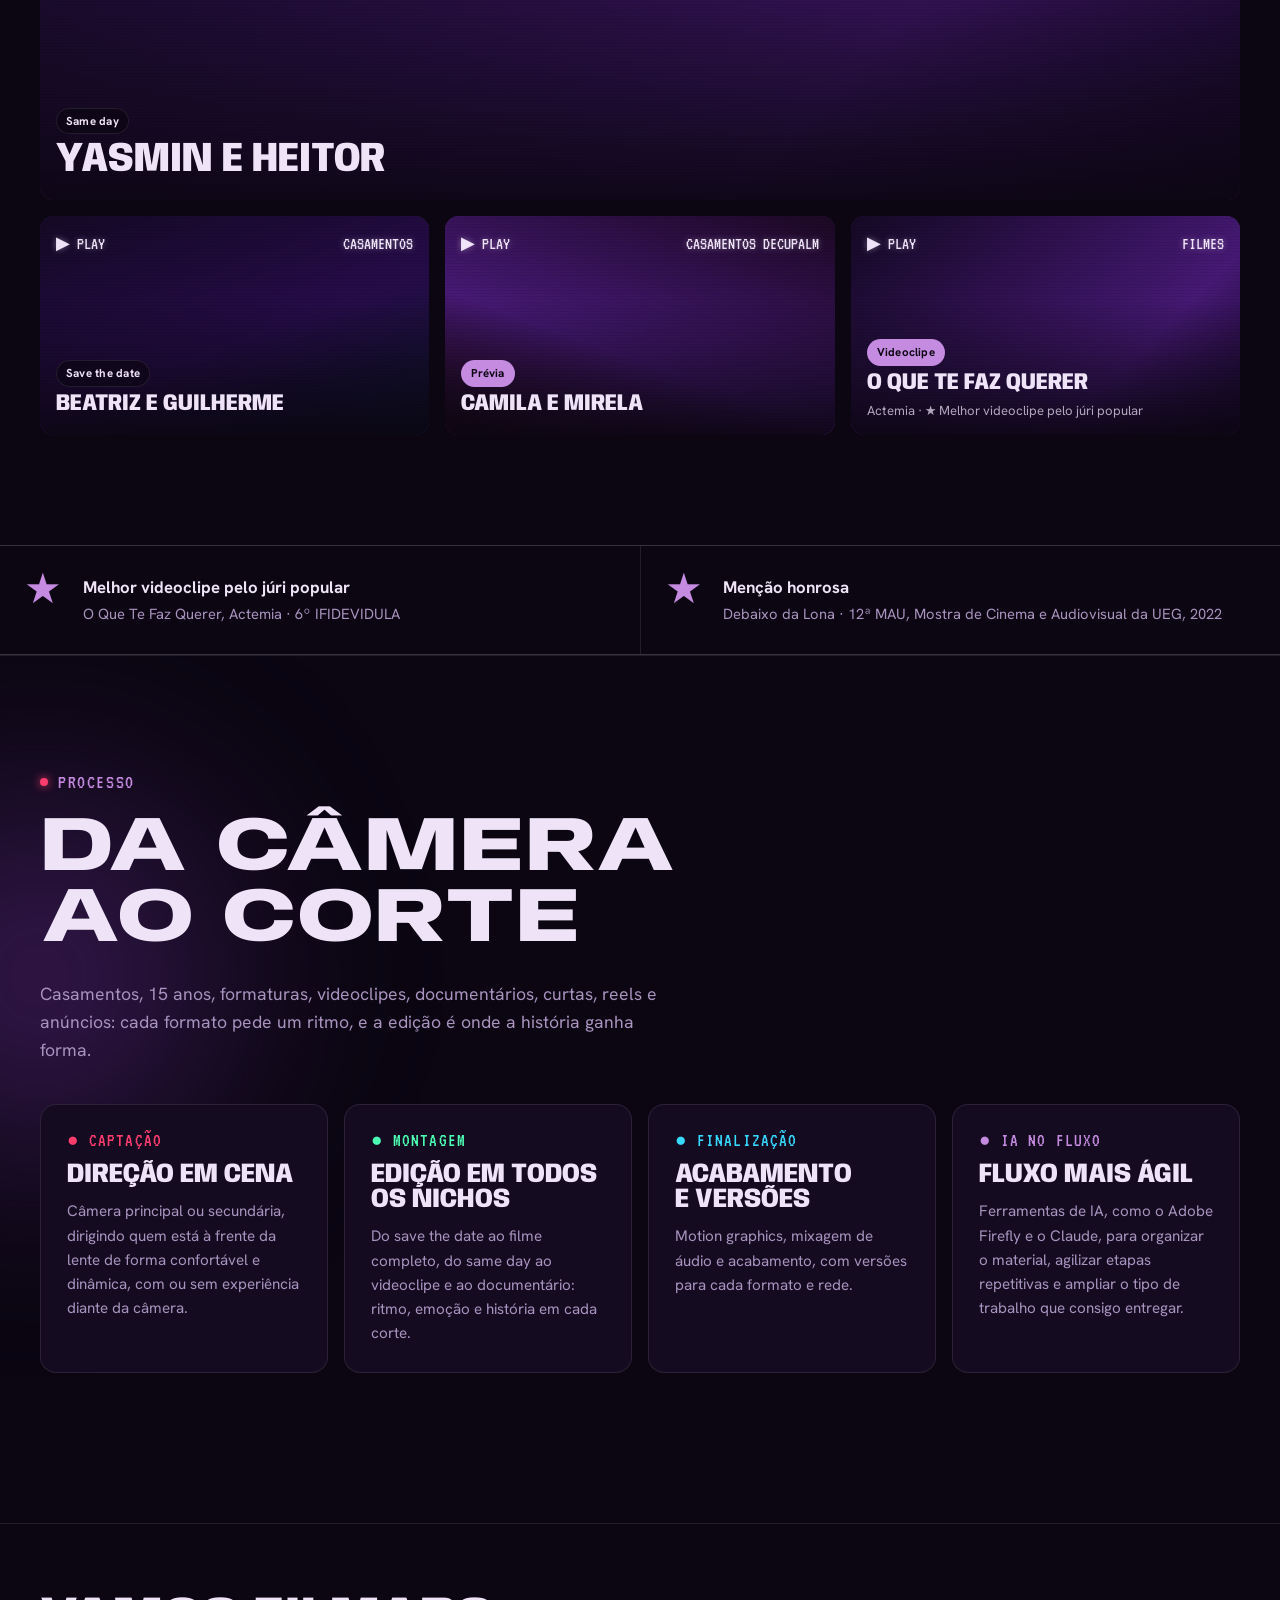
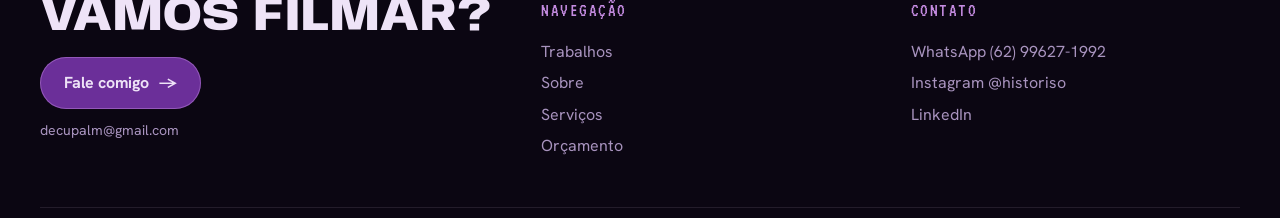
==== commit ac94edea: "Títulos de seção: mede o espaço do bloco para alargar sem quebrar linha Co-Authored-By: Claude Opus " ====
--- a/index.html
+++ b/index.html
@@ -112,6 +112,6 @@
   <div class="modal-box"><div class="player"></div><div class="modal-body"></div></div>
 </div>
 <script src="assets/js/data.js?v=e795b09f"></script>
-<script src="assets/js/site.js?v=b7a19eb6"></script>
+<script src="assets/js/site.js?v=2c32d8db"></script>
 </body>
 </html>
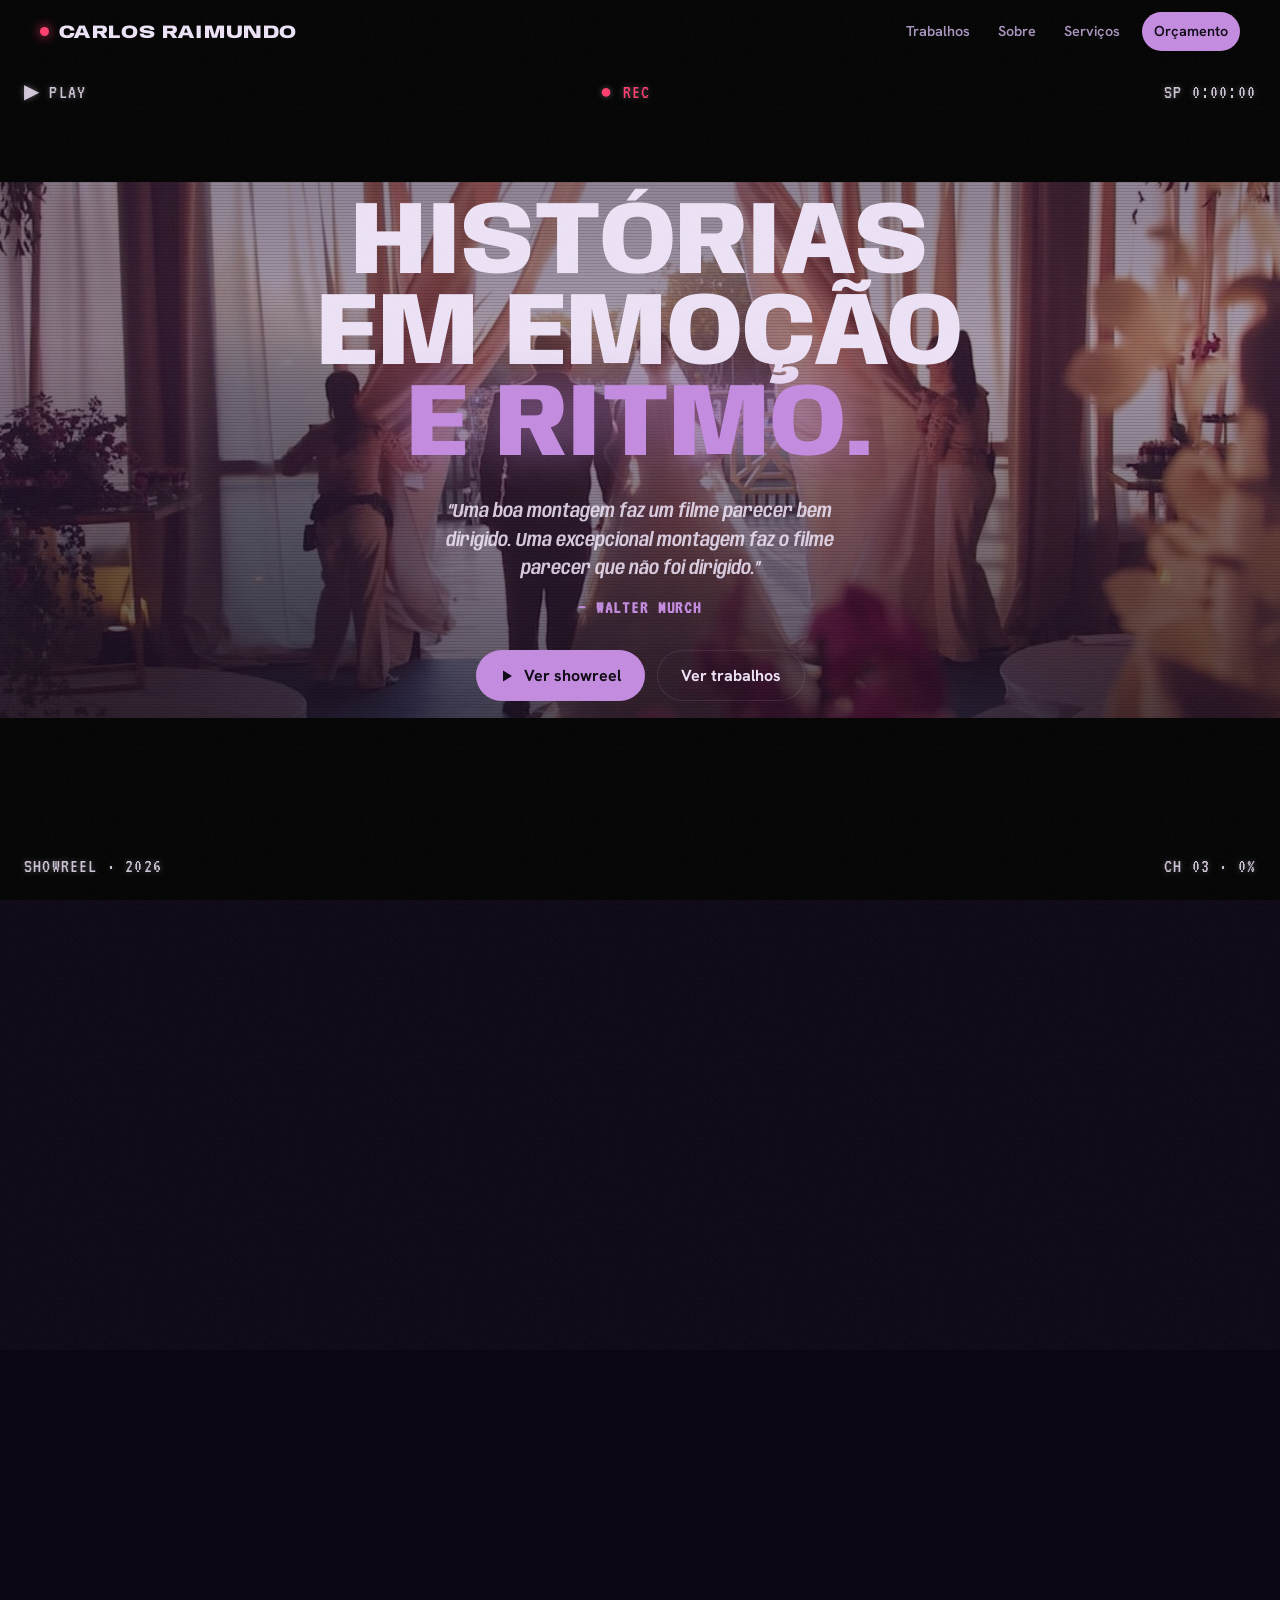
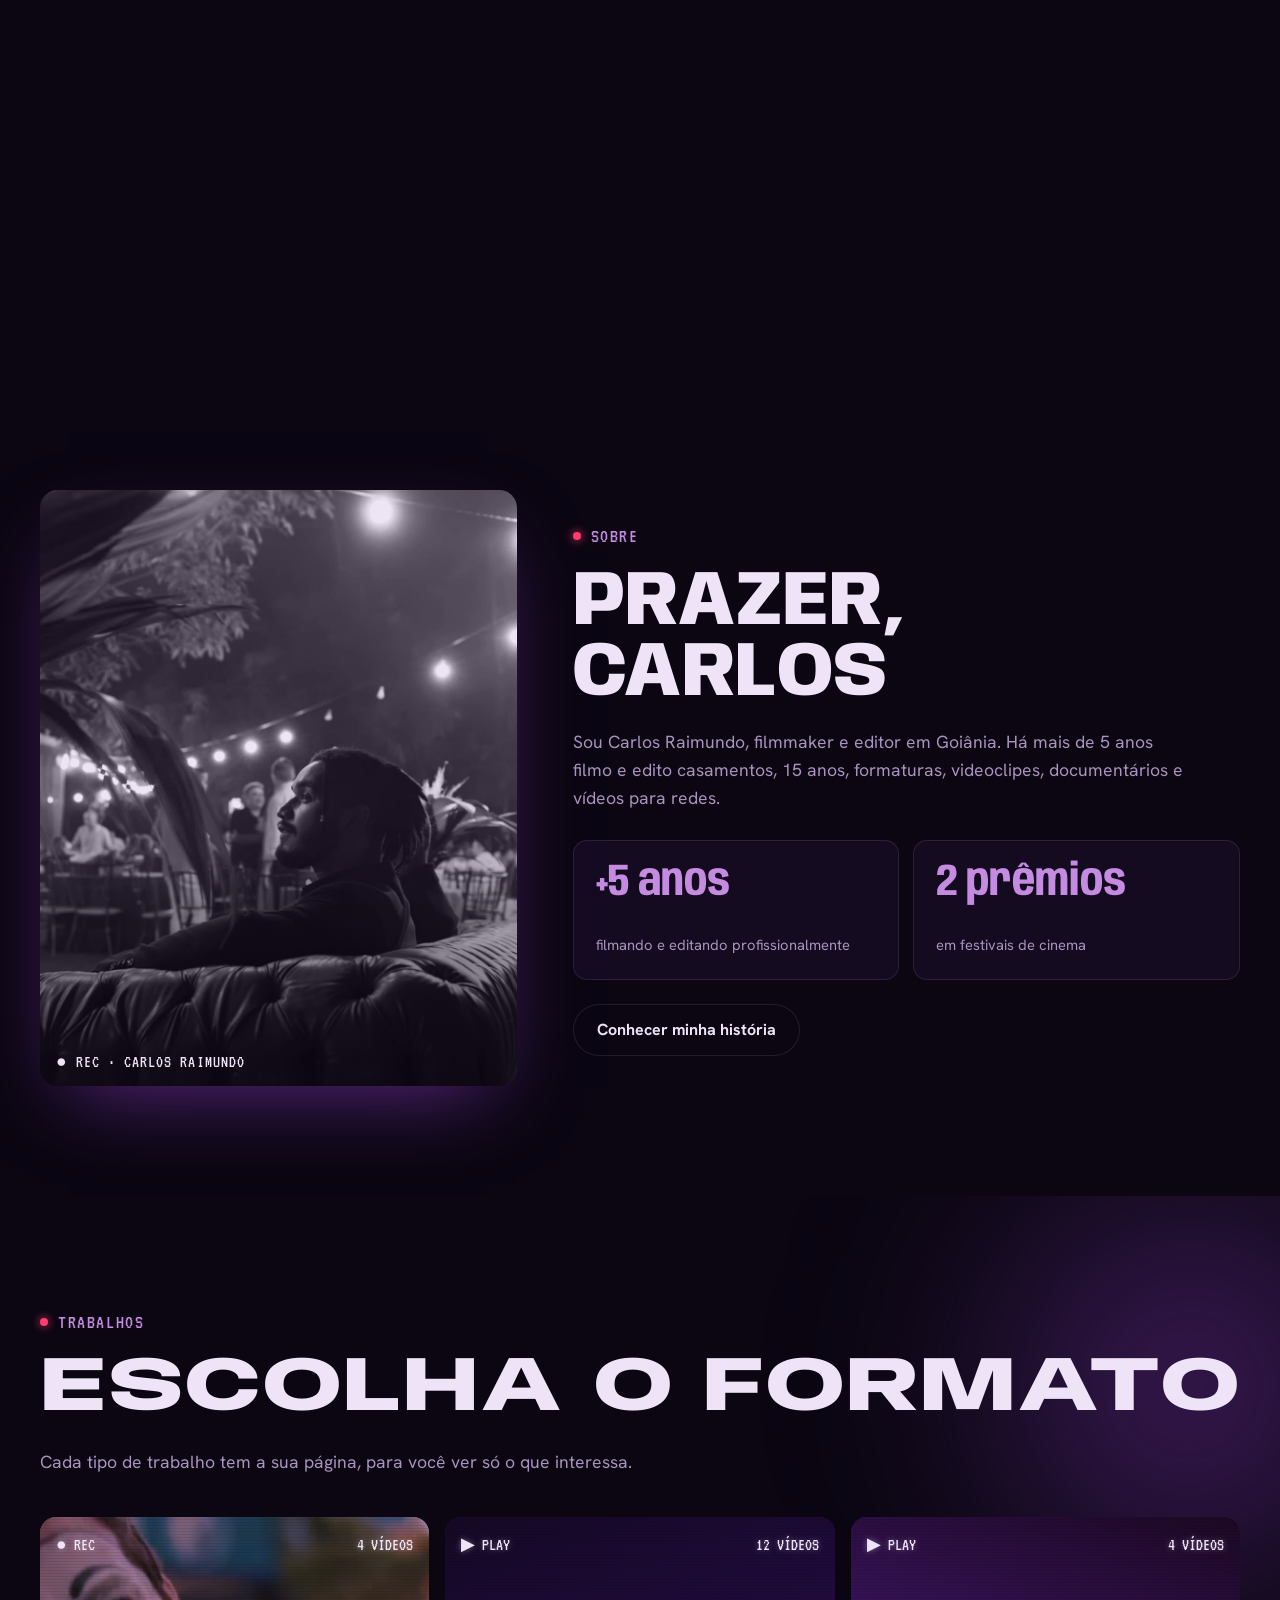
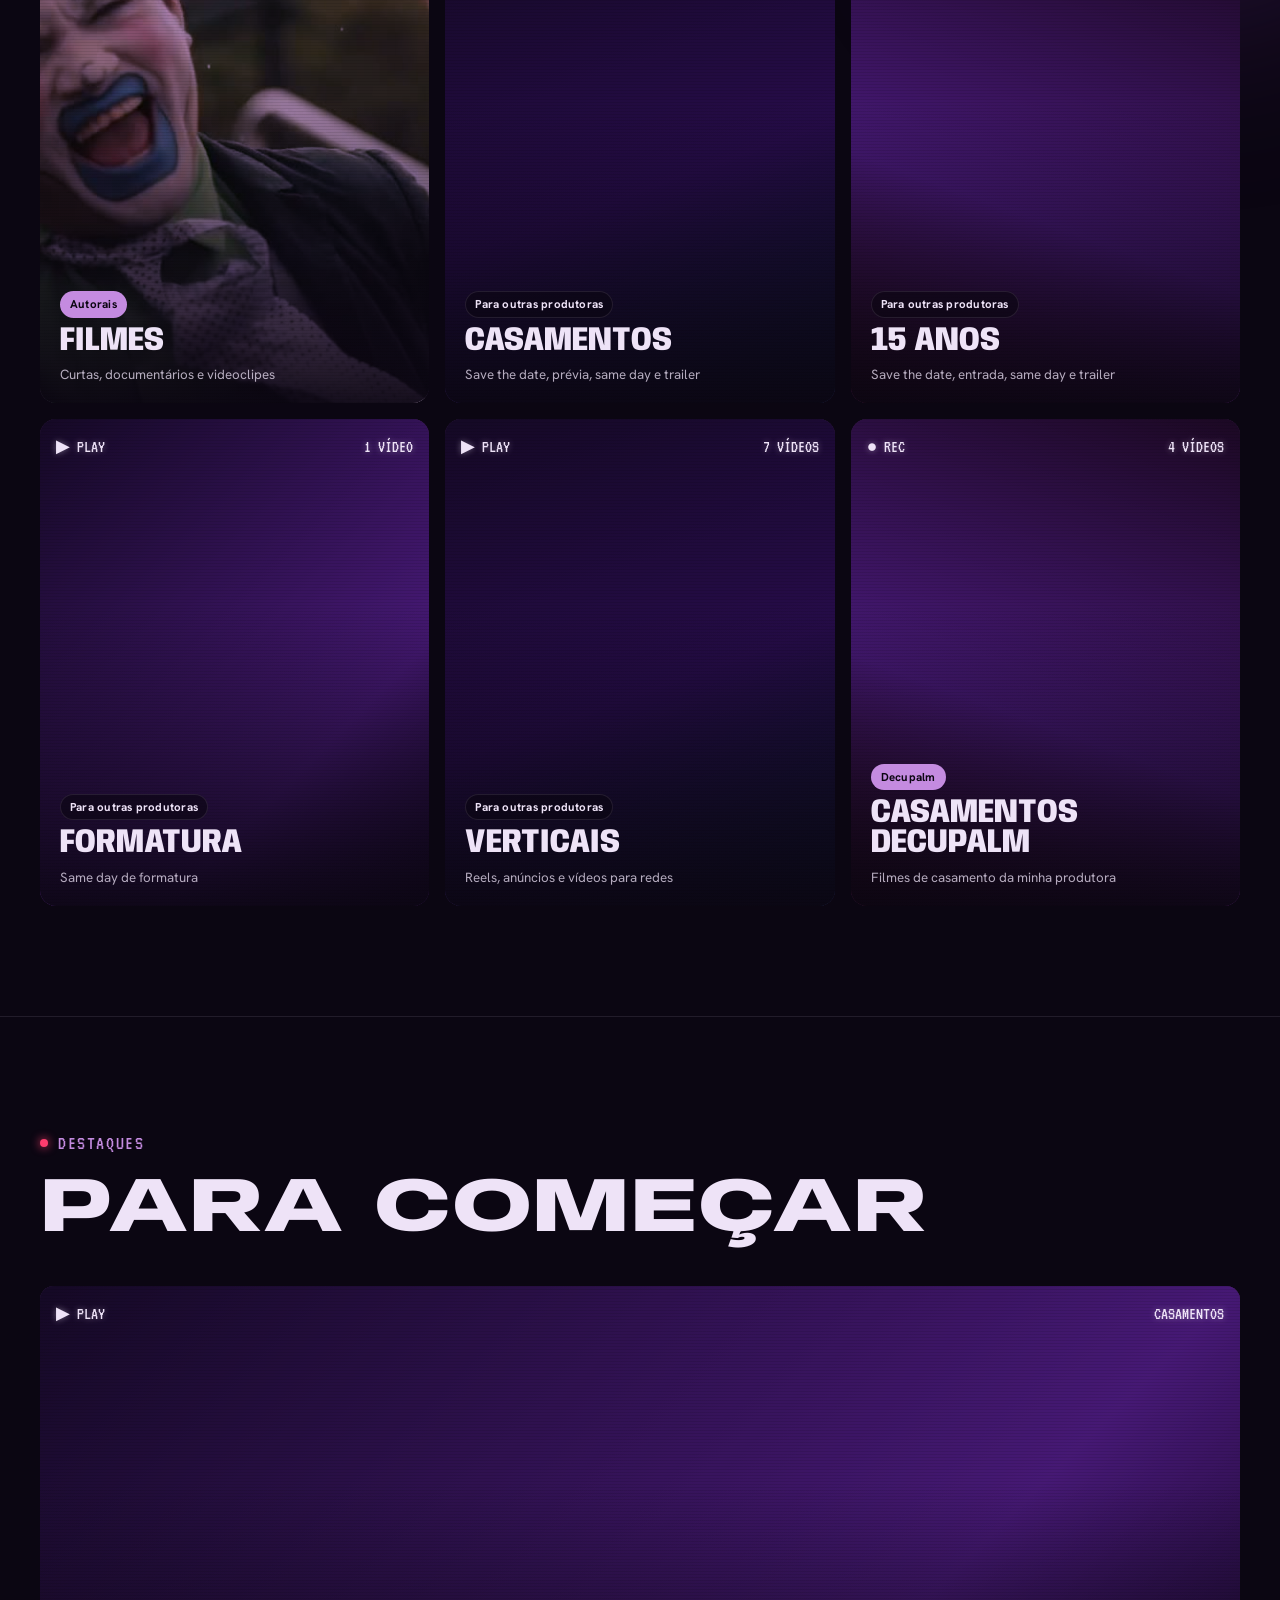
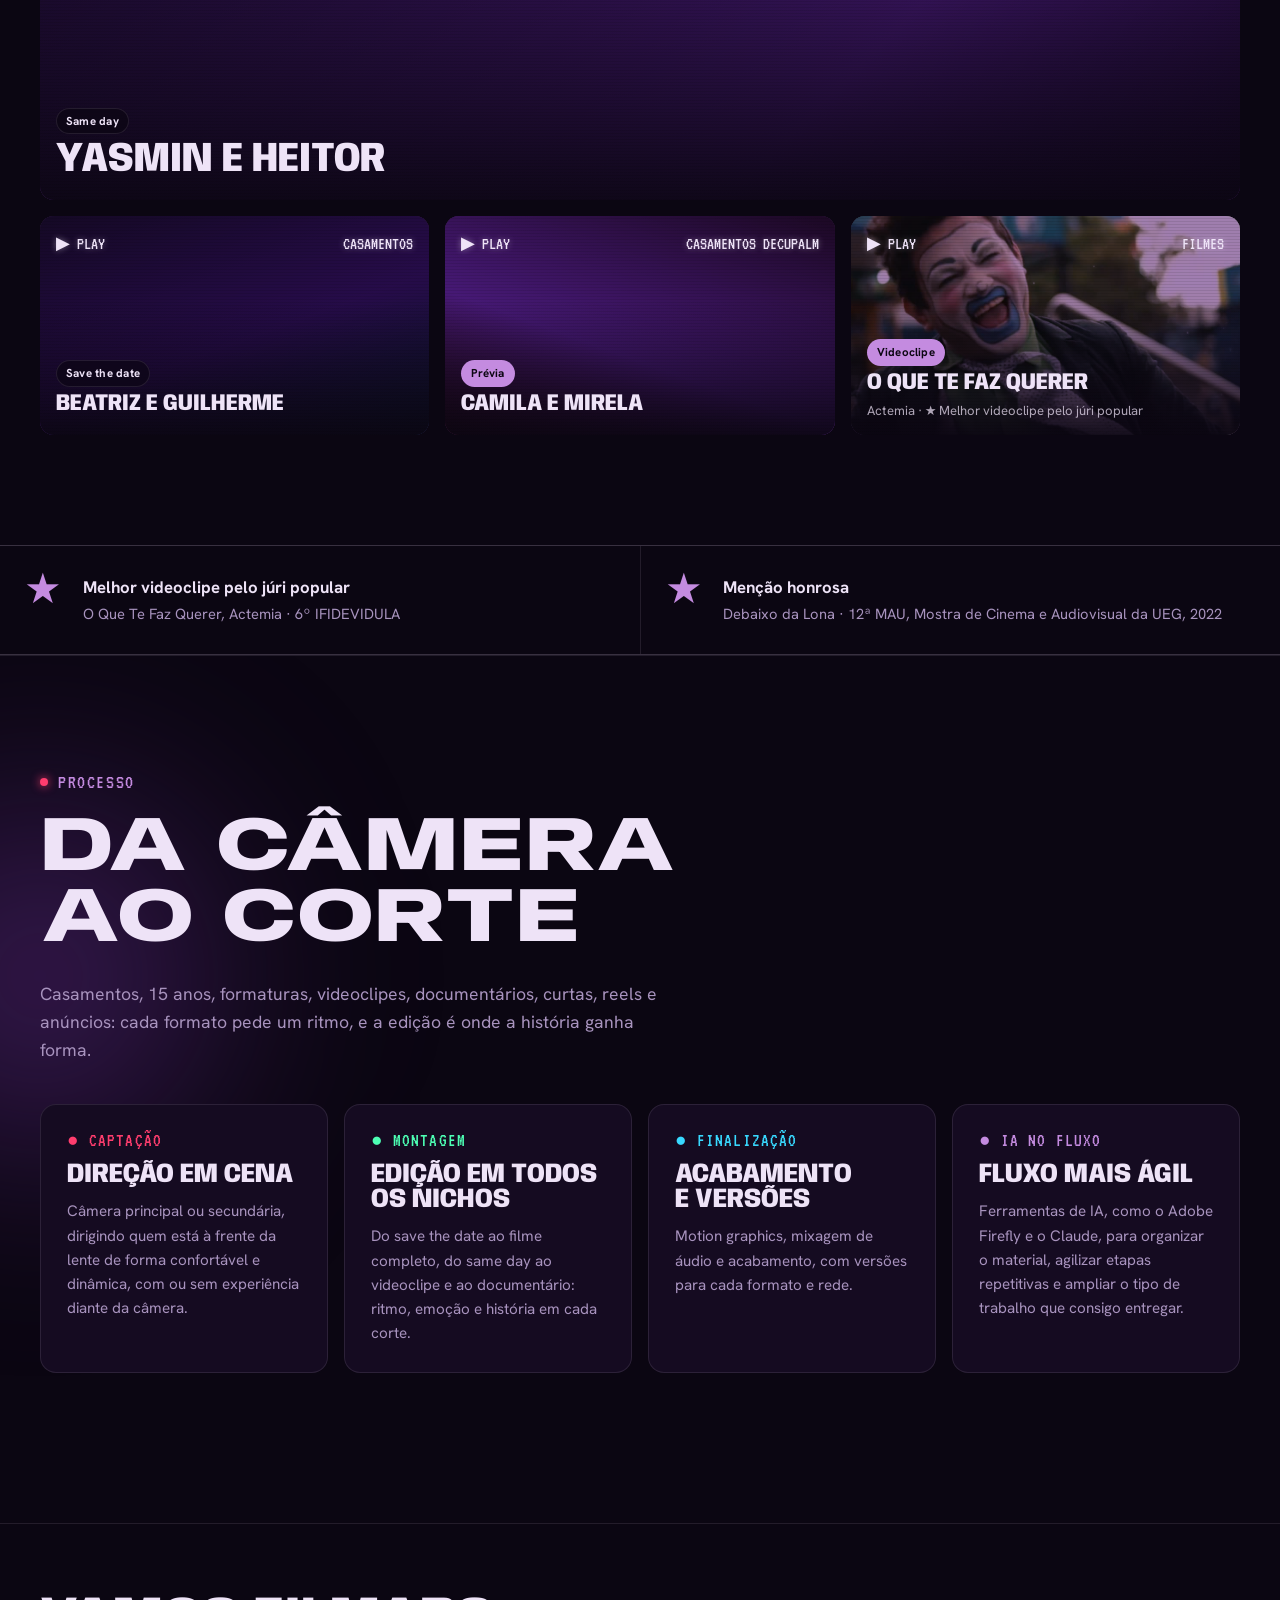
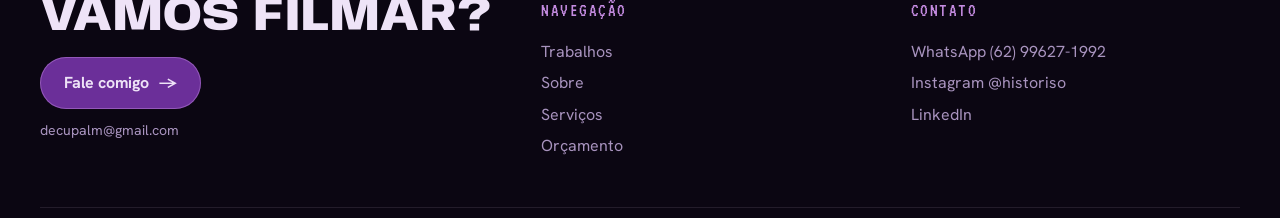
==== commit 5334ef0a: "Celular: foto da bio entra inteira, capas sem faixas pretas, categorias mais baixas, verticais em 2 " ====
--- a/index.html
+++ b/index.html
@@ -3,18 +3,27 @@
 <head>
 <meta charset="utf-8">
 <meta name="viewport" content="width=device-width, initial-scale=1">
-<title>Carlos Raimundo · Filmmaker e editor em Goiânia</title>
-<meta name="description" content="Filmmaker e editor em Goiânia. Mais de 5 anos filmando e editando casamentos, 15 anos, formaturas, videoclipes, documentários, reels e anúncios.">
-<meta property="og:title" content="Carlos Raimundo · Filmmaker e editor em Goiânia">
-<meta property="og:description" content="Filmmaker e editor em Goiânia. Mais de 5 anos filmando e editando casamentos, 15 anos, formaturas, videoclipes, documentários, reels e anúncios.">
+<title>Carlos Raimundo · Filmmaker e Editor de Vídeo em Goiânia</title>
+<meta name="description" content="Filmmaker e editor de vídeo em Goiânia. Filmagem e edição de casamentos, 15 anos, formaturas, videoclipes, documentários e reels. Veja o showreel e peça seu orçamento.">
+<link rel="canonical" href="https://historiso.github.io/">
+<meta name="author" content="Carlos Raimundo">
+<meta property="og:title" content="Carlos Raimundo · Filmmaker e Editor de Vídeo em Goiânia">
+<meta property="og:description" content="Filmmaker e editor de vídeo em Goiânia. Filmagem e edição de casamentos, 15 anos, formaturas, videoclipes, documentários e reels. Veja o showreel e peça seu orçamento.">
 <meta property="og:type" content="website">
+<meta property="og:url" content="https://historiso.github.io/">
+<meta property="og:site_name" content="Carlos Raimundo · Filmmaker e editor">
+<meta property="og:locale" content="pt_BR">
 <meta property="og:image" content="https://historiso.github.io/assets/img/og.jpg">
+<meta property="og:image:width" content="1200">
+<meta property="og:image:height" content="630">
+<meta name="twitter:card" content="summary_large_image">
 <meta name="theme-color" content="#0B0612">
+<script type="application/ld+json">{"@context": "https://schema.org", "@graph": [{"@type": "Person", "@id": "https://historiso.github.io/#carlos", "name": "Carlos Raimundo", "alternateName": "Carlos Raimundo Macedo", "jobTitle": "Filmmaker e editor de vídeo", "url": "https://historiso.github.io/", "image": "https://historiso.github.io/assets/img/carlos.jpg", "email": "mailto:decupalm@gmail.com", "telephone": "+55-62-99627-1992", "address": {"@type": "PostalAddress", "addressLocality": "Goiânia", "addressRegion": "GO", "addressCountry": "BR"}, "alumniOf": {"@type": "CollegeOrUniversity", "name": "Universidade Estadual de Goiás (UEG)"}, "award": ["Melhor videoclipe pelo júri popular · 6º IFIDEVIDULA (O Que Te Faz Querer)", "Menção honrosa · 12ª MAU, Mostra de Cinema e Audiovisual da UEG (Debaixo da Lona)"], "knowsAbout": ["Filmagem de casamento", "Edição de vídeo", "Videoclipe", "Documentário", "Reels", "Adobe Premiere Pro"], "sameAs": ["https://www.instagram.com/historiso/", "https://www.linkedin.com/in/carlos-raimundo-b557141a5/", "https://www.youtube.com/@farpanation4559"]}, {"@type": "ProfessionalService", "@id": "https://historiso.github.io/#servico", "name": "Carlos Raimundo · Filmmaker e editor de vídeo", "url": "https://historiso.github.io/", "image": "https://historiso.github.io/assets/img/og.jpg", "telephone": "+55-62-99627-1992", "email": "decupalm@gmail.com", "founder": {"@id": "https://historiso.github.io/#carlos"}, "address": {"@type": "PostalAddress", "addressLocality": "Goiânia", "addressRegion": "GO", "addressCountry": "BR"}, "areaServed": [{"@type": "City", "name": "Goiânia"}, {"@type": "City", "name": "Aparecida de Goiânia"}, {"@type": "State", "name": "Goiás"}], "serviceType": ["Filmagem de casamento", "Filmagem de 15 anos", "Filmagem de formatura", "Videoclipe", "Documentário", "Edição de vídeo", "Reels e anúncios"], "sameAs": ["https://www.instagram.com/historiso/", "https://www.linkedin.com/in/carlos-raimundo-b557141a5/"]}, {"@type": "WebSite", "@id": "https://historiso.github.io/#site", "url": "https://historiso.github.io/", "name": "Carlos Raimundo · Filmmaker e editor", "inLanguage": "pt-BR", "publisher": {"@id": "https://historiso.github.io/#carlos"}}]}</script>
 <link rel="icon" href="assets/img/favicon.png">
 <link rel="preconnect" href="https://fonts.googleapis.com">
 <link rel="preconnect" href="https://fonts.gstatic.com" crossorigin>
 <link href="https://fonts.googleapis.com/css2?family=Anybody:wdth,wght@50..150,300..900&family=Hanken+Grotesk:wght@400;500;600;700&family=VT323&display=swap" rel="stylesheet">
-<link rel="stylesheet" href="assets/css/site.css?v=5f4e4568">
+<link rel="stylesheet" href="assets/css/site.css?v=5724699f">
 </head>
 <body>
 <a class="skip" href="#conteudo">Pular para o conteúdo</a>
@@ -31,7 +40,7 @@
     <div class="bar t"></div><div class="bar b"></div>
     <div class="hud t"><span>▶ PLAY</span><span class="rec hide-sm">REC</span><span data-tc>SP 0:00:00</span></div>
     <div class="hero-copy">
-      <h1><span class="line glitch" data-text="Histórias">Histórias</span><span class="line glitch" data-text="em emoção">em emoção</span><span class="line acc glitch" data-text="e ritmo.">e ritmo.</span></h1>
+      <h1><span class="sr-only">Carlos Raimundo, filmmaker e editor de vídeo em Goiânia: </span><span class="line glitch" data-text="Histórias">Histórias</span> <span class="line glitch" data-text="em emoção">em emoção</span> <span class="line acc glitch" data-text="e ritmo.">e ritmo.</span></h1>
       <blockquote class="hero-quote">“Uma boa montagem faz um filme parecer bem dirigido. Uma excepcional montagem faz o filme parecer que não foi dirigido.”<footer>— WALTER MURCH</footer></blockquote>
       <div class="actions"><button class="btn" type="button" data-reel-open><svg viewBox="0 0 14 14" width="14" height="14" aria-hidden="true"><path d="M3 1.5v11l9-5.5z" fill="currentColor"/></svg>Ver showreel</button><a class="btn ghost" href="trabalhos.html">Ver trabalhos</a></div>
     </div>
@@ -40,8 +49,8 @@
 </div>
 
 <section class="sec bio-sec" aria-label="Sobre mim">
-  <div class="wrap bio">
-    <figure class="bio-photo" data-reveal><img src="assets/img/carlos.jpg" alt="Carlos Raimundo, sentado num sofá de couro durante uma festa à noite, em preto e branco" loading="lazy" decoding="async" width="1000" height="1268"><figcaption class="osd">● REC · CARLOS RAIMUNDO</figcaption></figure>
+  <div class="wrap bio" data-reveal>
+    <figure class="bio-photo"><img src="assets/img/carlos.jpg" alt="Carlos Raimundo, sentado num sofá de couro durante uma festa à noite, em preto e branco" loading="lazy" decoding="async" width="1000" height="1268"><figcaption class="osd">● REC · CARLOS RAIMUNDO</figcaption></figure>
     <div class="bio-text">
       <p class="eyebrow">Sobre</p>
       <h2 data-stretch><span class="glitch" data-text="Prazer, Carlos">Prazer, Carlos</span></h2>
@@ -111,7 +120,7 @@
   <button class="close" aria-label="Fechar">×</button>
   <div class="modal-box"><div class="player"></div><div class="modal-body"></div></div>
 </div>
-<script src="assets/js/data.js?v=e795b09f"></script>
-<script src="assets/js/site.js?v=2c32d8db"></script>
+<script src="assets/js/data.js?v=7777b1a3"></script>
+<script src="assets/js/site.js?v=b3adea27"></script>
 </body>
 </html>
--- a/assets/css/site.css
+++ b/assets/css/site.css
@@ -347,3 +347,19 @@
 .award-cta{margin-top:6px;font-size:.88rem;font-weight:600;color:var(--lav);opacity:.85}
 /* orçamento: botão depois de enviar */
 .btn.is-sent{opacity:.6;cursor:default}
+
+/* texto só para leitores de tela e buscadores */
+.sr-only{position:absolute;width:1px;height:1px;padding:0;margin:-1px;overflow:hidden;clip:rect(0,0,0,0);white-space:nowrap;border:0}
+
+/* capa de 480x360 (reserva): corta as faixas pretas que o YouTube coloca em cima e embaixo */
+.card img.hq,.cat img.hq{inset:-12.5% 0;height:125%}
+/* celular: menos espaço entre seções e efeitos mais leves */
+@media(max-width:600px){
+  .sec{padding:72px 0}
+  footer.site{padding:56px 0 32px;margin-top:24px}
+  .page-top{padding:calc(var(--nav-h) + 48px) 0 28px}
+}
+@media(max-width:768px),(hover:none){
+  body::before{animation:none}
+  .nav.solid{backdrop-filter:blur(10px);-webkit-backdrop-filter:blur(10px)}
+}
